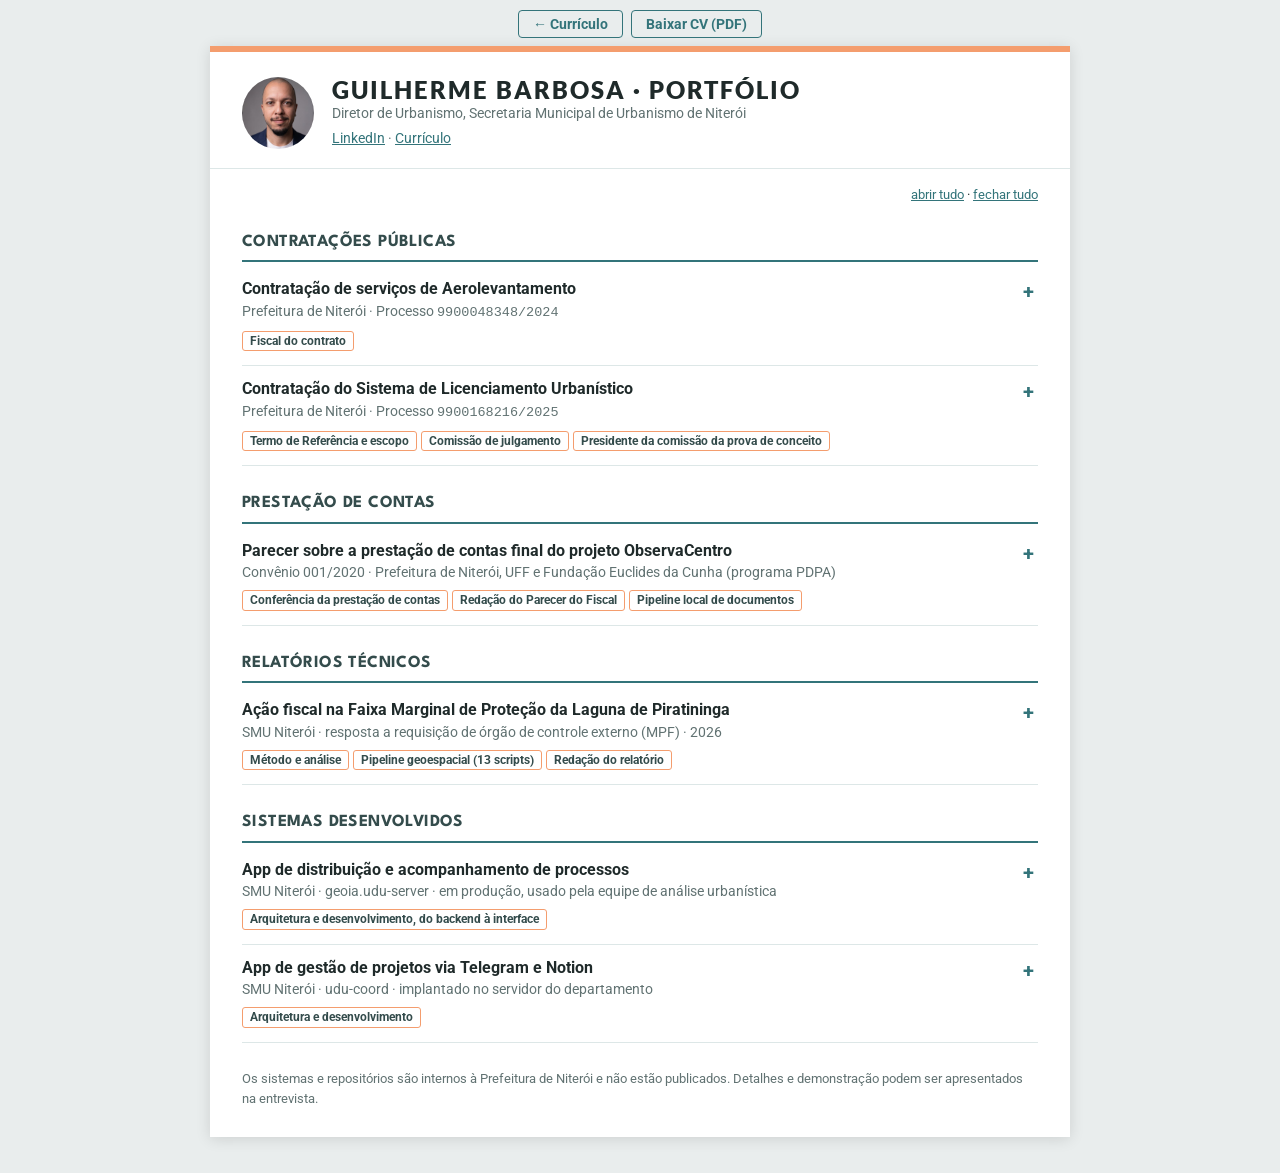
==== projetos.html @ 8151a1fc "Portfólio: reescreve o desafio e a solução do card de prestação de contas Co-Authored-By: Claude Son" ====
<!DOCTYPE html>
<html lang="pt-BR">
<head>
<meta charset="utf-8">
<meta name="viewport" content="width=device-width, initial-scale=1">
<title>Guilherme Barbosa – Portfólio</title>
<meta name="author" content="Guilherme Barbosa">
<meta name="description" content="Portfólio de Guilherme Barbosa: contratações públicas, prestação de contas, relatórios técnicos e sistemas desenvolvidos, com a metodologia de cada projeto.">
<meta name="robots" content="noindex">
<link rel="stylesheet" href="fonts.css">
<style>
:root { --teal:#33747a; --peach:#f49d6e; --heading:#344c4c; --ink:#1f2a2a; --mute:#617272; --line:#dde7e7; --soft:#f3f7f7; }
* { box-sizing:border-box; margin:0; padding:0; }
html { background:#e9eded; }
body { font-family:'Roboto',Arial,sans-serif; color:var(--ink); line-height:1.55; font-size:15px; }
a { color:var(--teal); }
.toolbar { text-align:center; padding:14px 0 10px; font-size:14px; }
.toolbar a { color:var(--teal); font-weight:700; text-decoration:none; border:1.5px solid var(--teal); border-radius:4px; padding:5px 14px; margin:0 4px; }
.toolbar a:hover { background:var(--teal); color:#fff; }
.sheet { max-width:860px; margin:0 auto 40px; background:#fff; box-shadow:0 2px 14px rgba(0,0,0,.12); }
header.top { display:flex; align-items:center; gap:18px; border-top:6px solid var(--peach); padding:24px 32px 18px; border-bottom:1px solid var(--line); }
header.top img { width:72px; height:72px; border-radius:50%; object-fit:cover; flex:none; }
header.top h1 { font-family:'Lato',sans-serif; font-weight:900; letter-spacing:2px; font-size:24px; line-height:1.15; }
header.top p { color:var(--mute); font-size:14px; }
header.top .links { margin-top:3px; font-size:14px; }
main { padding:6px 32px 28px; }
section { margin-top:24px; }
h2 { font-family:'League Spartan',sans-serif; font-weight:700; color:var(--heading); font-size:17px; letter-spacing:.4px; text-transform:uppercase; padding-bottom:5px; border-bottom:2px solid var(--teal); margin-bottom:4px; }
details { border-bottom:1px solid var(--line); }
summary { list-style:none; cursor:pointer; padding:12px 28px 12px 0; position:relative; }
summary::-webkit-details-marker { display:none; }
summary::after { content:"+"; position:absolute; right:4px; top:10px; font-size:20px; color:var(--teal); font-weight:700; }
details[open] summary::after { content:"−"; }
summary:hover h3 { color:var(--teal); }
summary h3 { font-size:16px; line-height:1.35; }
summary .meta { display:block; color:var(--mute); font-size:13.5px; margin-top:1px; }
.roles { margin-top:5px; }
.role { display:inline-block; font-size:12px; font-weight:700; color:var(--heading); border:1px solid var(--peach); border-radius:3px; padding:0 7px; margin:2px 4px 2px 0; }
.body { padding:0 0 16px; }
.body p { margin:6px 0; }
.body ul { margin:6px 0 6px 20px; }
.body li { margin:2px 0; }
.chain { margin:10px 0 4px; padding:8px 12px; background:var(--soft); border-radius:4px; font-size:13.5px; color:var(--heading); }
.chain b { font-weight:700; }
.chain .a { color:var(--peach); font-weight:700; padding:0 5px; }
.facts { display:flex; flex-wrap:wrap; gap:8px 22px; margin:10px 0 2px; font-size:13.5px; }
.facts b { display:block; font-size:20px; color:var(--teal); line-height:1.1; }
h4.fig { font-family:'League Spartan',sans-serif; color:var(--heading); font-size:14.5px; letter-spacing:.3px; text-transform:uppercase; margin:20px 0 8px; }
.flow { list-style:none; margin:0 !important; position:relative; }
.flow::before { content:""; position:absolute; left:13px; top:8px; bottom:8px; width:2px; background:var(--line); }
.flow li { display:flex; gap:12px; margin:0 0 12px !important; position:relative; font-size:14px; line-height:1.5; }
.flow .n { flex:none; width:28px; height:28px; border-radius:50%; background:var(--teal); color:#fff; font-weight:700; font-size:13px; display:flex; align-items:center; justify-content:center; position:relative; z-index:1; }
.flow li > div { flex:1; min-width:0; background:var(--soft); border-radius:6px; padding:8px 12px 10px; }
.flow b { display:block; color:var(--heading); font-size:14.5px; margin-bottom:3px; }
.flow .in, .flow .m { display:inline-block; font-size:12px; line-height:1.4; border-radius:3px; padding:1px 7px; margin:0 6px 5px 0; }
.flow .in { background:#fff; border:1px solid var(--peach); color:#8a4a24; }
.flow .m { background:var(--teal); color:#fff; font-weight:700; }
.tree { display:block; width:100%; max-width:480px; height:auto; margin:4px 0 0; }
.tree .q rect { fill:#fff; stroke:var(--teal); stroke-width:1.5; }
.tree .o rect { fill:var(--soft); stroke:#b9cccc; }
.tree .o.hot rect { fill:#fde3d3; stroke:var(--peach); stroke-width:2; }
.tree .o.hot text { font-weight:700; }
.tree text { fill:var(--ink); }
.tree .ln { stroke:var(--teal); stroke-width:1.5; fill:none; }
.tree .dl { stroke:#b9cccc; stroke-width:1.5; stroke-dasharray:3 3; fill:none; }
.tree .nt { font-size:12px; fill:var(--heading); }
.tree .lb { font-size:11.5px; fill:var(--mute); font-style:italic; }
.dv { display:grid; grid-template-columns:1fr 1fr; gap:10px; margin:4px 0 6px; }
.dv > div { border:1px solid var(--line); border-left:3px solid var(--peach); border-radius:6px; padding:9px 12px; font-size:14px; line-height:1.5; }
.dv b { display:block; color:var(--heading); font-size:14px; }
.dv p { margin:3px 0 0 !important; }
.dv + p { margin-top:14px !important; }
.vid { margin:12px 0 4px; }
.vid video { display:block; width:100%; height:auto; border-radius:6px; background:#11161c; box-shadow:0 1px 6px rgba(0,0,0,.18); }
.vid figcaption { font-size:12.5px; color:var(--mute); margin-top:5px; }
code { font-family:Consolas,monospace; font-size:.92em; background:var(--soft); padding:0 4px; border-radius:3px; }
.cap { font-size:12.5px; color:var(--mute); margin-top:4px !important; }
.tools { font-size:13px; color:var(--mute); margin-top:8px; }
.proc { font-family:Consolas,monospace; }
.note { font-size:13px; color:var(--mute); margin-top:26px; }
.ctl { text-align:right; font-size:13px; margin-top:10px; }
.ctl button { background:none; border:0; color:var(--teal); cursor:pointer; font:inherit; text-decoration:underline; }
@media (max-width:640px) {
  html { background:#fff; }
  .sheet { box-shadow:none; margin-bottom:0; }
  .toolbar a { display:inline-block; padding:7px 14px; }
  header.top, main { padding-left:16px; padding-right:16px; }
  header.top { padding-top:18px; }
  header.top img { width:56px; height:56px; }
  header.top h1 { font-size:19px; letter-spacing:1px; }
  .chain { line-height:1.5; }
  .chain .a { display:block; padding:2px 0; }
  .facts { gap:10px 18px; }
  .facts > div { min-width:40%; }
  .flow li { gap:9px; }
  .dv { grid-template-columns:1fr; }
}
@media print { html { background:#fff; } .toolbar, .ctl, .vid { display:none; } .sheet { box-shadow:none; } details { break-inside:avoid; } }
</style>
</head>
<body>
<nav class="toolbar"><a href="index.html">← Currículo</a><a href="Guilherme_Barbosa_CV.pdf" download>Baixar CV (PDF)</a></nav>
<div class="sheet">
<header class="top">
  <img src="foto.jpg" alt="Foto de Guilherme Barbosa">
  <div>
    <h1>GUILHERME BARBOSA · PORTFÓLIO</h1>
    <p>Diretor de Urbanismo, Secretaria Municipal de Urbanismo de Niterói</p>
    <p class="links"><a href="https://www.linkedin.com/in/morais-guilherme/">LinkedIn</a> · <a href="index.html">Currículo</a></p>
  </div>
</header>
<main>
<div class="ctl"><button type="button" onclick="document.querySelectorAll('details').forEach(d=>d.open=true)">abrir tudo</button> · <button type="button" onclick="document.querySelectorAll('details').forEach(d=>d.open=false)">fechar tudo</button></div>

<section>
  <h2>Contratações públicas</h2>
  <details>
    <summary><h3>Contratação de serviços de Aerolevantamento</h3>
      <span class="meta">Prefeitura de Niterói · Processo <span class="proc">9900048348/2024</span></span>
      <div class="roles"><span class="role">Fiscal do contrato</span></div></summary>
    <div class="body">
      <p>Acompanhamento da execução e conferência dos produtos entregues em relação ao escopo e aos prazos contratados.</p>
      <p><a href="https://eciga.niteroi.rj.gov.br/#/processo/5f53372e-d757-4605-97ba-b1538c2ef7a4">Consultar o processo no portal público da Prefeitura →</a></p>
    </div>
  </details>
  <details>
    <summary><h3>Contratação do Sistema de Licenciamento Urbanístico</h3>
      <span class="meta">Prefeitura de Niterói · Processo <span class="proc">9900168216/2025</span></span>
      <div class="roles"><span class="role">Termo de Referência e escopo</span><span class="role">Comissão de julgamento</span><span class="role">Presidente da comissão da prova de conceito</span></div></summary>
    <div class="body">
      <p>Definição do escopo técnico, avaliação das propostas e condução da prova de conceito do sistema.</p>
      <p><a href="https://eciga.niteroi.rj.gov.br/#/processo/46ca8a66-65f9-4b68-9f87-b5793d051609">Consultar o processo no portal público da Prefeitura →</a></p>
    </div>
  </details>
</section>

<section>
  <h2>Prestação de contas</h2>
  <details>
    <summary><h3>Parecer sobre a prestação de contas final do projeto ObservaCentro</h3>
      <span class="meta">Convênio 001/2020 · Prefeitura de Niterói, UFF e Fundação Euclides da Cunha (programa PDPA)</span>
      <div class="roles"><span class="role">Conferência da prestação de contas</span><span class="role">Redação do Parecer do Fiscal</span><span class="role">Pipeline local de documentos</span></div></summary>
    <div class="body">
      <p><b>O desafio.</b> O encerramento do Plano de Trabalho 41 do PDPA, o <b>ObservaCentro</b> (cujo produto final é o <b>Atlas do Centro de Niterói</b>), dependia do Parecer do Fiscal, cobrado desde fevereiro de 2026. Emiti-lo exigia conferir a prestação de contas final contra os documentos, e a documentação era confusa: um acervo grande, espalhado e quase todo escaneado, com a despesa fora das notas. Dos 38 documentos do período, só 3 eram notas de gasto individual; o restante havia sido pago pela conta da fundação e estava registrado num razão contábil e em extratos bancários.</p>
      <p><b>A solução.</b> Um pipeline local que organizou o acervo, transcreveu os documentos, conferiu valores e saldos por código e reuniu numa lista só o que exigia revisão humana. O processo estava parado havia meses por causa dessa confusão documental; com o pipeline, o Parecer e os demais documentos de encerramento ficaram prontos em cinco dias.</p>
      <div class="facts"><div><b>93</b>PDFs recebidos</div><div><b>~800</b>páginas</div><div><b>48</b>lançamentos no razão</div><div><b>24</b>extratos bancários</div><div><b>0</b>documentos enviados à nuvem</div></div>

      <h4 class="fig">Como o pipeline funciona</h4>
      <ol class="flow">
        <li><span class="n">1</span><div><b>Triagem</b><span class="in">prestação do período</span><span class="in">prestações anteriores</span><span class="in">complementos</span><br>
          Originais preservados e separados por lote; 7 volumes (609 páginas) fora do objeto da prestação ficam de lado, registrados.</div></li>
        <li><span class="n">2</span><div><b>OCR e texto</b>
          OCRmyPDF com Tesseract em português cria a camada de texto dos escaneados. Documentos que saem quase sem texto vão para uma lista de revisão, em vez de sumirem dos totais.</div></li>
        <li><span class="n">3</span><div><b>Transcrição, um documento por vez</b><span class="m">modelo local (Qwen 2.5 7B, Ollama)</span><br>
          O modelo lê cada nota ou comprovante e preenche os campos (tipo, número, data, emitente, CNPJ, valor, itens) num JSON por documento. Tudo roda na máquina, porque o acervo tem dados bancários e pessoais.</div></li>
        <li><span class="n">4</span><div><b>Tabelas lidas por parser</b><span class="m">razão: saldo conferido linha a linha</span><br>
          O razão contábil não passa pelo modelo. Um parser lê cada lançamento e confere o saldo corrente (anterior − débito + crédito); qualquer quebra aponta a linha exata.</div></li>
        <li><span class="n">5</span><div><b>Base e conferências</b>
          SQLite e Excel com uma aba por verificação: duplicidades, documentos fora da vigência, cronologia, soma dos itens × total, checklist do plano de trabalho e entregáveis. A aba de pendências reúne o que precisa de olho humano.</div></li>
        <li><span class="n">6</span><div><b>Revisão no original</b>
          Amostra de cerca de 10% conferida contra os PDFs e 100% dos documentos de maior valor. Cada pendência leva à página do PDF onde a verificação é feita.</div></li>
        <li><span class="n">7</span><div><b>Documentos do encerramento</b>
          Parecer do Fiscal (versão para protocolo e versão com notas de auditoria), despacho, pronunciamento do ordenador de despesa e ofícios de encerramento, gerados por script a partir do mesmo conteúdo; extratos consolidados mês a mês; cada alteração registrada em changelog.</div></li>
      </ol>

      <h4 class="fig">O que deu errado nos testes, e o que mudou por isso</h4>
      <div class="dv">
        <div><b>O OCR erra dígitos em silêncio</b><p>Numa nota de teste limpa, 1.350,00 virou 1.3509,00. Daí a verificação “soma dos itens × total” e a conferência integral dos documentos de maior valor.</p></div>
        <div><b>O modelo corrige números sem avisar</b><p>Recebendo o valor corrompido, o modelo gravou o valor certo, ajustando os itens ao total. O resultado acertou, mas a verificação que apontava o erro ficou vazia. Por isso a amostragem manual não é opcional.</p></div>
        <div><b>Razão contábil não é texto corrido</b><p>Passado pelo modelo, o razão de 48 lançamentos virou 70 “itens” e um total seis vezes maior que o real: as linhas de saldo e de totais foram somadas como despesa. Tabela passou a ser lida por parser.</p></div>
        <div><b>Um parser que confere a si mesmo</b><p>Uma linha com o valor quebrado em duas não foi lida. Três sinais apontaram o mesmo ponto ao mesmo tempo: linha não lida, saldo que deixa de fechar e total divergente em exatos R$ 600,00. Corrigida a leitura, tudo fechou.</p></div>
      </div>

      <p><b>Resultado.</b> A divisão de trabalho saiu desses testes: o modelo é útil para ler documentos de formato variado; somas, comparações e saldos ficam com o código, onde podem ser verificados; e o parecer se apoia nas páginas dos documentos originais, não na saída do pipeline.</p>
      <p class="tools">Python · OCRmyPDF / Tesseract · Ollama (Qwen 2.5 7B) · SQLite · Excel · python-docx · PyMuPDF</p>
    </div>
  </details>
</section>

<section>
  <h2>Relatórios técnicos</h2>
  <details>
    <summary><h3>Ação fiscal na Faixa Marginal de Proteção da Laguna de Piratininga</h3>
      <span class="meta">SMU Niterói · resposta a requisição de órgão de controle externo (MPF) · 2026</span>
      <div class="roles"><span class="role">Método e análise</span><span class="role">Pipeline geoespacial (13 scripts)</span><span class="role">Redação do relatório</span></div></summary>
    <div class="body">
      <p><b>A pergunta.</b> Para cada uma das 206 ações fiscais na Faixa Marginal de Proteção (FMP) da laguna: a ocupação está mesmo dentro da faixa? Tem boletim de aceite de obra? E esse aceite é <i>anterior</i> ou <i>posterior</i> ao decreto que criou a proteção? Responder caso a caso, à mão, exigiria cruzar pontos de GPS, 20 camadas de loteamentos digitalizados, dois limites legais e 36 boletins escaneados.</p>
      <div class="facts"><div><b>206</b>ações fiscais</div><div><b>20</b>camadas de lotes</div><div><b>36</b>boletins de aceite</div><div><b>195</b>mapas de detalhe</div><div><b>118</b>páginas de relatório</div></div>

      <h4 class="fig">Como o pipeline funciona</h4>
      <ol class="flow">
        <li><span class="n">1</span><div><b>Coleta</b><span class="in">Portal ArcGIS da Prefeitura · camadas privadas, via token</span><br>
          Leitura do mapa web e download paginado (REST) das 206 ações fiscais, das 20 camadas de lotes vetorizados e da FMP. O limite do Parque Natural Municipal (PARNIT) vem de um serviço público da Esri. Tudo no mesmo sistema de coordenadas.</div></li>
        <li><span class="n">2</span><div><b>Geometria</b>
          Conversão dos anéis do formato Esri para polígonos Shapely, com tratamento de furos e multipolígonos, e índice espacial (STRtree) para as buscas.</div></li>
        <li><span class="n">3</span><div><b>Ponto → lote</b><span class="m">192 por contenção</span><span class="m">14 por aproximação ≤ 12 m</span><br>
          Cada ponto é ligado ao lote que o contém; se o GPS caiu na rua, ao lote mais próximo dentro de 12 m. Lotes repetidos entre camadas são deduplicados, e lote e quadra são conferidos contra o endereço informado pelo fiscal.</div></li>
        <li><span class="n">4</span><div><b>Lote × limites legais</b><span class="in">FMP · Decreto 42.354/2010</span><span class="in">PARNIT · Decreto 11.744/2014</span><br>
          Interseção de cada lote com a FMP, com o percentual da área do lote dentro da faixa, e com o parque de proteção integral.</div></li>
        <li><span class="n">5</span><div><b>Boletins de aceite</b><span class="in">36 PDFs escaneados</span><span class="m">33 de 36 associados</span><br>
          Associação em três camadas: código do boletim registrado na ação fiscal (10), lote e quadra lidos do nome do arquivo (21), quadra e número (2). As datas são manuscritas e o OCR não é confiável: foram lidas por uma pessoa numa planilha gerada pelo próprio pipeline, que volta como entrada e recalcula tudo.</div></li>
        <li><span class="n">6</span><div><b>Classificação</b>
          Cada registro recebe uma situação legal pela regra abaixo, que compara a data do aceite com a data do decreto da FMP.</div></li>
        <li><span class="n">7</span><div><b>Produtos</b>
          Mapas de satélite por registro e de visão geral; relatório Word/PDF com ficha e mapa de cada ação fiscal; planilha de dados (registros, aceites, resumo); anexo com os 36 boletins num PDF com marcadores, referenciados no texto.</div></li>
      </ol>

      <h4 class="fig">Regra de classificação de cada registro</h4>
      <svg class="tree" viewBox="0 0 368 344" role="img" aria-label="Árvore de decisão. O registro é ZEIS? sim: ZEIS. O lote está fora da FMP? sim: Fora da FMP. Sem aceite associado? sim: Sem aceite na FMP. Algum aceite após 16/03/2010? sim: Aceite posterior à FMP. Algum aceite com data legível? sim: Aceite anterior à FMP; não: com aceite, data a confirmar.">
        <defs><marker id="ar" viewBox="0 0 10 10" refX="9" refY="5" markerWidth="6" markerHeight="6" orient="auto"><path d="M0 0L10 5L0 10z" fill="#33747a"/></marker></defs>
        <g font-family="Roboto, Arial, sans-serif" font-size="13.5">
          <g class="q"><rect x="1" y="4" width="206" height="38" rx="6"/><text x="104" y="28" text-anchor="middle">O registro é ZEIS?</text></g>
          <g class="o"><rect x="236" y="4" width="130" height="38" rx="19"/><text x="301" y="28" text-anchor="middle">ZEIS</text></g>
          <path class="ln" marker-end="url(#ar)" d="M207 23H232"/><text class="lb" x="220" y="17" text-anchor="middle">sim</text>
          <path class="ln" marker-end="url(#ar)" d="M104 42V64"/><text class="lb" x="112" y="58">não</text>
          <g class="q"><rect x="1" y="68" width="206" height="38" rx="6"/><text x="104" y="92" text-anchor="middle">O lote está fora da FMP?</text></g>
          <g class="o"><rect x="236" y="68" width="130" height="38" rx="19"/><text x="301" y="92" text-anchor="middle">Fora da FMP</text></g>
          <path class="ln" marker-end="url(#ar)" d="M207 87H232"/><text class="lb" x="220" y="81" text-anchor="middle">sim</text>
          <path class="ln" marker-end="url(#ar)" d="M104 106V128"/><text class="lb" x="112" y="122">não</text>
          <g class="q"><rect x="1" y="132" width="206" height="38" rx="6"/><text x="104" y="156" text-anchor="middle">Sem aceite associado?</text></g>
          <g class="o"><rect x="236" y="132" width="130" height="38" rx="19"/><text x="301" y="156" text-anchor="middle">Sem aceite na FMP</text></g>
          <path class="ln" marker-end="url(#ar)" d="M207 151H232"/><text class="lb" x="220" y="145" text-anchor="middle">sim</text>
          <path class="ln" marker-end="url(#ar)" d="M104 170V192"/><text class="lb" x="112" y="186">não</text>
          <g class="q"><rect x="1" y="196" width="206" height="38" rx="6"/><text x="104" y="220" text-anchor="middle">Algum aceite após 16/03/2010?</text></g>
          <g class="o hot"><rect x="236" y="196" width="130" height="38" rx="19"/><text x="301" y="220" text-anchor="middle">Aceite posterior</text></g>
          <path class="ln" marker-end="url(#ar)" d="M207 215H232"/><text class="lb" x="220" y="209" text-anchor="middle">sim</text>
          <path class="ln" marker-end="url(#ar)" d="M104 234V256"/><text class="lb" x="112" y="250">não</text>
          <g class="q"><rect x="1" y="260" width="206" height="38" rx="6"/><text x="104" y="284" text-anchor="middle">Algum aceite com data legível?</text></g>
          <g class="o"><rect x="236" y="260" width="130" height="38" rx="19"/><text x="301" y="284" text-anchor="middle">Aceite anterior</text></g>
          <path class="ln" marker-end="url(#ar)" d="M207 279H232"/><text class="lb" x="220" y="273" text-anchor="middle">sim</text>
          <text class="lb" x="8" y="338">não → com aceite, data a confirmar</text>
        </g>
      </svg>
      <p class="cap">16/03/2010 é a data do Decreto 42.354/2010, que instituiu a FMP. “Aceite posterior” = aceite emitido depois da criação da FMP. Registros ZEIS ficam fora da fiscalização e não recebem mapa de detalhe.</p>

      <p><b>Por que importa.</b> A resposta ao MPF fica auditável: cada conclusão remete a uma regra explícita e a um documento anexado. E o pipeline é reprodutível de ponta a ponta: quando chega um dado novo (uma data de aceite lida na planilha, por exemplo), o mesmo encadeamento gera de novo o relatório, a planilha e o anexo.</p>
      <p class="tools">Python · Shapely (STRtree) · ArcGIS REST · PyMuPDF · Pillow · openpyxl · Node.js (docx)</p>
      <p class="cap">O relatório é de uso interno e contém endereços ligados a ações fiscais, por isso não está publicado aqui. Os números acima são agregados.</p>
    </div>
  </details>
</section>

<section>
  <h2>Sistemas desenvolvidos</h2>
  <details>
    <summary><h3>App de distribuição e acompanhamento de processos</h3>
      <span class="meta">SMU Niterói · geoia.udu-server · em produção, usado pela equipe de análise urbanística</span>
      <div class="roles"><span class="role">Arquitetura e desenvolvimento, do backend à interface</span></div></summary>
    <div class="body">
      <p><b>O problema.</b> Ao assumir a direção, os processos chegavam por canais distintos, sem triagem nem responsável definido. A distribuição era manual, ninguém via quantos estavam parados nem há quanto tempo, e o que se aprendia resolvendo um caso difícil ficava só na memória de quem o resolveu. O app organiza esse fluxo de ponta a ponta sobre a base que a equipe já usa, o Portal ArcGIS da Prefeitura.</p>
      <figure class="vid">
        <video controls playsinline preload="none" poster="media/app-distribuicao-poster.jpg">
          <source src="media/app-distribuicao-demo.mp4" type="video/mp4">
          <a href="media/app-distribuicao-demo.mp4">Assistir à demonstração (MP4)</a>
        </video>
        <figcaption>Demonstração de 1min42, com dados fictícios: nenhum processo, pessoa ou arquivo é real.</figcaption>
      </figure>
      <div class="facts"><div><b>17</b>analistas no rodízio</div><div><b>5</b>faixas de idade do processo</div><div><b>10 dias</b>limite para “parado”</div><div><b>52</b>bairros oficiais (5 regiões)</div></div>

      <h4 class="fig">Como um processo percorre o sistema</h4>
      <ol class="flow">
        <li><span class="n">1</span><div><b>Entrada única</b><span class="in">Portal ArcGIS</span><span class="in">SEI</span><br>
          Todo processo é registrado no Portal; os que chegam pelo SEI aparecem pré-classificados, aguardando registro.</div></li>
        <li><span class="n">2</span><div><b>Distribuição por regras</b><span class="m">prévia → revisão → aprovação</span><br>
          O algoritmo propõe quem recebe cada processo (regra abaixo). A coordenação revisa a prévia antes de qualquer gravação, e cada aplicação pode ser revertida.</div></li>
        <li><span class="n">3</span><div><b>Fila de cada analista</b>
          Processos mais antigos e urgentes primeiro. A edição usa vocabulário controlado (bairros e regiões oficiais, logradouros da base pública da Prefeitura), o que acabou com variações de grafia na base.</div></li>
        <li><span class="n">4</span><div><b>Conclusão registrada</b>
          Cada conclusão entra no histórico do processo, com tipo, bairro e decisão, e alimenta a produtividade da equipe e a busca por casos parecidos.</div></li>
        <li><span class="n">5</span><div><b>Painéis de gestão</b>
          Carga atual, envelhecimento da fila, processos parados com o mesmo analista, tempos medidos por mediana e percentil 90, para que um caso extremo não distorça o retrato; relatório gerencial pronto para PDF.</div></li>
        <li><span class="n">6</span><div><b>Conhecimento</b><span class="in">espelho do servidor de arquivos</span><br>
          O servidor de arquivos é espelhado como catálogo pesquisável, e cada acesso fica ligado ao processo em que foi feito: base para recomendar reorganização das pastas, sempre só como sugestão. Dúvidas e incongruências de análise viram tickets; os resolvidos viram lições que o Assistente usa para responder com casos anteriores.</div></li>
      </ol>

      <h4 class="fig">Regra de distribuição</h4>
      <svg class="tree" viewBox="0 0 368 308" role="img" aria-label="Regra de distribuição. Fila ordenada: prazo → tipo → idade: urgentes primeiro. Quem pode receber?: especialidade, tipo e ausências do dia. Menor carga ponderada: estagiário conta em dobro. Prévia da distribuição: quem recebe cada processo, e por quê. Aprovação e aplicação: grava no Portal, auditada e reversível">
        <defs><marker id="ar2" viewBox="0 0 10 10" refX="9" refY="5" markerWidth="6" markerHeight="6" orient="auto"><path d="M0 0L10 5L0 10z" fill="#33747a"/></marker></defs>
        <g font-family="Roboto, Arial, sans-serif" font-size="13.5">
          <g class="q"><rect x="1" y="4" width="196" height="44" rx="6"/><text x="99" y="31" text-anchor="middle">Fila ordenada</text></g>
          <g class="o"><rect x="216" y="4" width="150" height="44" rx="10"/><text class="nt" x="291" y="23" text-anchor="middle">prazo → tipo → idade:</text><text class="nt" x="291" y="39" text-anchor="middle">urgentes primeiro</text></g>
          <path class="dl" d="M197 26H216"/>
          <path class="ln" marker-end="url(#ar2)" d="M99 48V66"/>
          <g class="q"><rect x="1" y="68" width="196" height="44" rx="6"/><text x="99" y="95" text-anchor="middle">Quem pode receber?</text></g>
          <g class="o"><rect x="216" y="68" width="150" height="44" rx="10"/><text class="nt" x="291" y="87" text-anchor="middle">especialidade, tipo</text><text class="nt" x="291" y="103" text-anchor="middle">e ausências do dia</text></g>
          <path class="dl" d="M197 90H216"/>
          <path class="ln" marker-end="url(#ar2)" d="M99 112V130"/>
          <g class="q"><rect x="1" y="132" width="196" height="44" rx="6"/><text x="99" y="159" text-anchor="middle">Menor carga ponderada</text></g>
          <g class="o"><rect x="216" y="132" width="150" height="44" rx="10"/><text class="nt" x="291" y="151" text-anchor="middle">estagiário conta</text><text class="nt" x="291" y="167" text-anchor="middle">em dobro</text></g>
          <path class="dl" d="M197 154H216"/>
          <path class="ln" marker-end="url(#ar2)" d="M99 176V194"/>
          <g class="q"><rect x="1" y="196" width="196" height="44" rx="6"/><text x="99" y="223" text-anchor="middle">Prévia da distribuição</text></g>
          <g class="o"><rect x="216" y="196" width="150" height="44" rx="10"/><text class="nt" x="291" y="215" text-anchor="middle">quem recebe cada</text><text class="nt" x="291" y="231" text-anchor="middle">processo, e por quê</text></g>
          <path class="dl" d="M197 218H216"/>
          <path class="ln" marker-end="url(#ar2)" d="M99 240V258"/>
          <g class="q"><rect x="1" y="260" width="196" height="44" rx="6"/><text x="99" y="287" text-anchor="middle">Aprovação e aplicação</text></g>
          <g class="o"><rect x="216" y="260" width="150" height="44" rx="10"/><text class="nt" x="291" y="279" text-anchor="middle">grava no Portal,</text><text class="nt" x="291" y="295" text-anchor="middle">auditada e reversível</text></g>
          <path class="dl" d="M197 282H216"/>
        </g>
      </svg>
      <p class="cap">Prazo do processo, tipo (Localização, depois Logradouro, depois os demais) e idade definem a ordem. Ausentes do dia não recebem processos novos.</p>

      <p class="tools">Python / Flask · Next.js · Firestore · ArcGIS Portal (API Python) · Shapely · Vercel</p>
    </div>
  </details>
  <details>
    <summary><h3>App de gestão de projetos via Telegram e Notion</h3>
      <span class="meta">SMU Niterói · udu-coord · implantado no servidor do departamento</span>
      <div class="roles"><span class="role">Arquitetura e desenvolvimento</span></div></summary>
    <div class="body">
      <p><b>O problema.</b> A equipe decide e delega pelo Telegram, e é lá que tarefas, prazos e decisões se perdem no meio da conversa. Pedir que todos mantenham um quadro no Notion à mão não funciona. O app deixa a conversa onde está e transforma a mensagem marcada em registro estruturado: basta acrescentar <code>/notion</code> à frase.</p>
      <figure class="vid">
        <video controls playsinline preload="none" poster="media/udu-coord-poster.jpg">
          <source src="media/udu-coord-demo.mp4" type="video/mp4">
          <a href="media/udu-coord-demo.mp4">Assistir à demonstração (MP4)</a>
        </video>
        <figcaption>Demonstração de 35 s, do Telegram ao quadro Entregas no Notion.</figcaption>
      </figure>

      <h4 class="fig">Do chat ao quadro do projeto</h4>
      <ol class="flow">
        <li><span class="n">1</span><div><b>Mensagem no Telegram</b><span class="in">grupos e tópicos por projeto</span><br>
          Tarefa, decisão ou marco, escritos como a equipe já escreve: “preparar o render da orla até sexta /notion”.</div></li>
        <li><span class="n">2</span><div><b>Entrada segura</b>
          Webhook por túnel Cloudflare até um servidor do departamento (Docker: n8n, serviço de agentes e túnel). O painel de administração fica atrás de autenticação.</div></li>
        <li><span class="n">3</span><div><b>Classificação</b>
          Um primeiro agente identifica o tipo de evento e a frente de projeto e encaminha ao agente especialista.</div></li>
        <li><span class="n">4</span><div><b>Interpretação</b><span class="m">modelo de linguagem + parser de reserva</span><br>
          O especialista extrai título, responsável, prazo, prioridade e projeto, em JSON validado por esquema. Se o modelo falha ou está fora do ar, parsers determinísticos assumem.</div></li>
        <li><span class="n">5</span><div><b>Validação</b>
          Responsável ou prazo ambíguos não viram palpite: a tarefa entra como rascunho a confirmar, e a origem do prazo fica registrada (explícito, inferido, ausente ou a confirmar).</div></li>
        <li><span class="n">6</span><div><b>Registro no Notion</b>
          Tarefas, decisões e marcos com link para a mensagem de origem e dependências (“bloqueado por”), que alimentam o cronograma. A confirmação volta como reação na própria mensagem.</div></li>
        <li><span class="n">7</span><div><b>Acompanhamento</b>
          Resumo diário às 8h no grupo geral e standup da sprint no canal do projeto, lidos direto do Notion.</div></li>
      </ol>

      <h4 class="fig">Como o prazo é interpretado</h4>
      <div class="dv">
        <div><b>“até 5ª feira”, “fim desta semana”</b><p>Viram data concreta, marcada como <i>prazo inferido</i>, com a frase original guardada.</p></div>
        <div><b>“o quanto antes”</b><p>Fica sem data e pede confirmação, em vez de inventar um prazo.</p></div>
        <div><b>“data final”, “encerra”, “em 10 dias”</b><p>Indicam um marco do projeto, não uma tarefa, e vão para a base de marcos.</p></div>
        <div><b>Responsável ambíguo</b><p>Com dois nomes iguais na equipe, o campo fica em branco para ser completado, em vez de o app adivinhar.</p></div>
      </div>

      <p class="tools">Python · n8n · Docker · Cloudflare Tunnel · Notion API · Telegram Bot API · Gemini (com fallback determinístico)</p>
    </div>
  </details>
</section>

<p class="note">Os sistemas e repositórios são internos à Prefeitura de Niterói e não estão publicados. Detalhes e demonstração podem ser apresentados na entrevista.</p>
</main>
</div>
</body>
</html>
---- fonts.css ----
/* Fontes auto-hospedadas (Google Fonts, licença SIL OFL 1.1), subconjunto latin */
@font-face{font-family:'Lato';font-style:normal;font-weight:900;font-display:swap;src:url('fonts/Lato-900.woff2') format('woff2');unicode-range:U+0000-00FF, U+0131, U+0152-0153, U+02BB-02BC, U+02C6, U+02DA, U+02DC, U+0304, U+0308, U+0329, U+2000-206F, U+20AC, U+2122, U+2191, U+2193, U+2212, U+2215, U+FEFF, U+FFFD;}
@font-face{font-family:'League Spartan';font-style:normal;font-weight:700;font-display:swap;src:url('fonts/LeagueSpartan-700.woff2') format('woff2');unicode-range:U+0000-00FF, U+0131, U+0152-0153, U+02BB-02BC, U+02C6, U+02DA, U+02DC, U+0304, U+0308, U+0329, U+2000-206F, U+20AC, U+2122, U+2191, U+2193, U+2212, U+2215, U+FEFF, U+FFFD;}
@font-face{font-family:'Roboto';font-style:italic;font-weight:400;font-display:swap;src:url('fonts/Roboto-400i.woff2') format('woff2');unicode-range:U+0000-00FF, U+0131, U+0152-0153, U+02BB-02BC, U+02C6, U+02DA, U+02DC, U+0304, U+0308, U+0329, U+2000-206F, U+20AC, U+2122, U+2191, U+2193, U+2212, U+2215, U+FEFF, U+FFFD;}
@font-face{font-family:'Roboto';font-style:italic;font-weight:700;font-display:swap;src:url('fonts/Roboto-700i.woff2') format('woff2');unicode-range:U+0000-00FF, U+0131, U+0152-0153, U+02BB-02BC, U+02C6, U+02DA, U+02DC, U+0304, U+0308, U+0329, U+2000-206F, U+20AC, U+2122, U+2191, U+2193, U+2212, U+2215, U+FEFF, U+FFFD;}
@font-face{font-family:'Roboto';font-style:normal;font-weight:400;font-display:swap;src:url('fonts/Roboto-400.woff2') format('woff2');unicode-range:U+0000-00FF, U+0131, U+0152-0153, U+02BB-02BC, U+02C6, U+02DA, U+02DC, U+0304, U+0308, U+0329, U+2000-206F, U+20AC, U+2122, U+2191, U+2193, U+2212, U+2215, U+FEFF, U+FFFD;}
@font-face{font-family:'Roboto';font-style:normal;font-weight:700;font-display:swap;src:url('fonts/Roboto-700.woff2') format('woff2');unicode-range:U+0000-00FF, U+0131, U+0152-0153, U+02BB-02BC, U+02C6, U+02DA, U+02DC, U+0304, U+0308, U+0329, U+2000-206F, U+20AC, U+2122, U+2191, U+2193, U+2212, U+2215, U+FEFF, U+FFFD;}
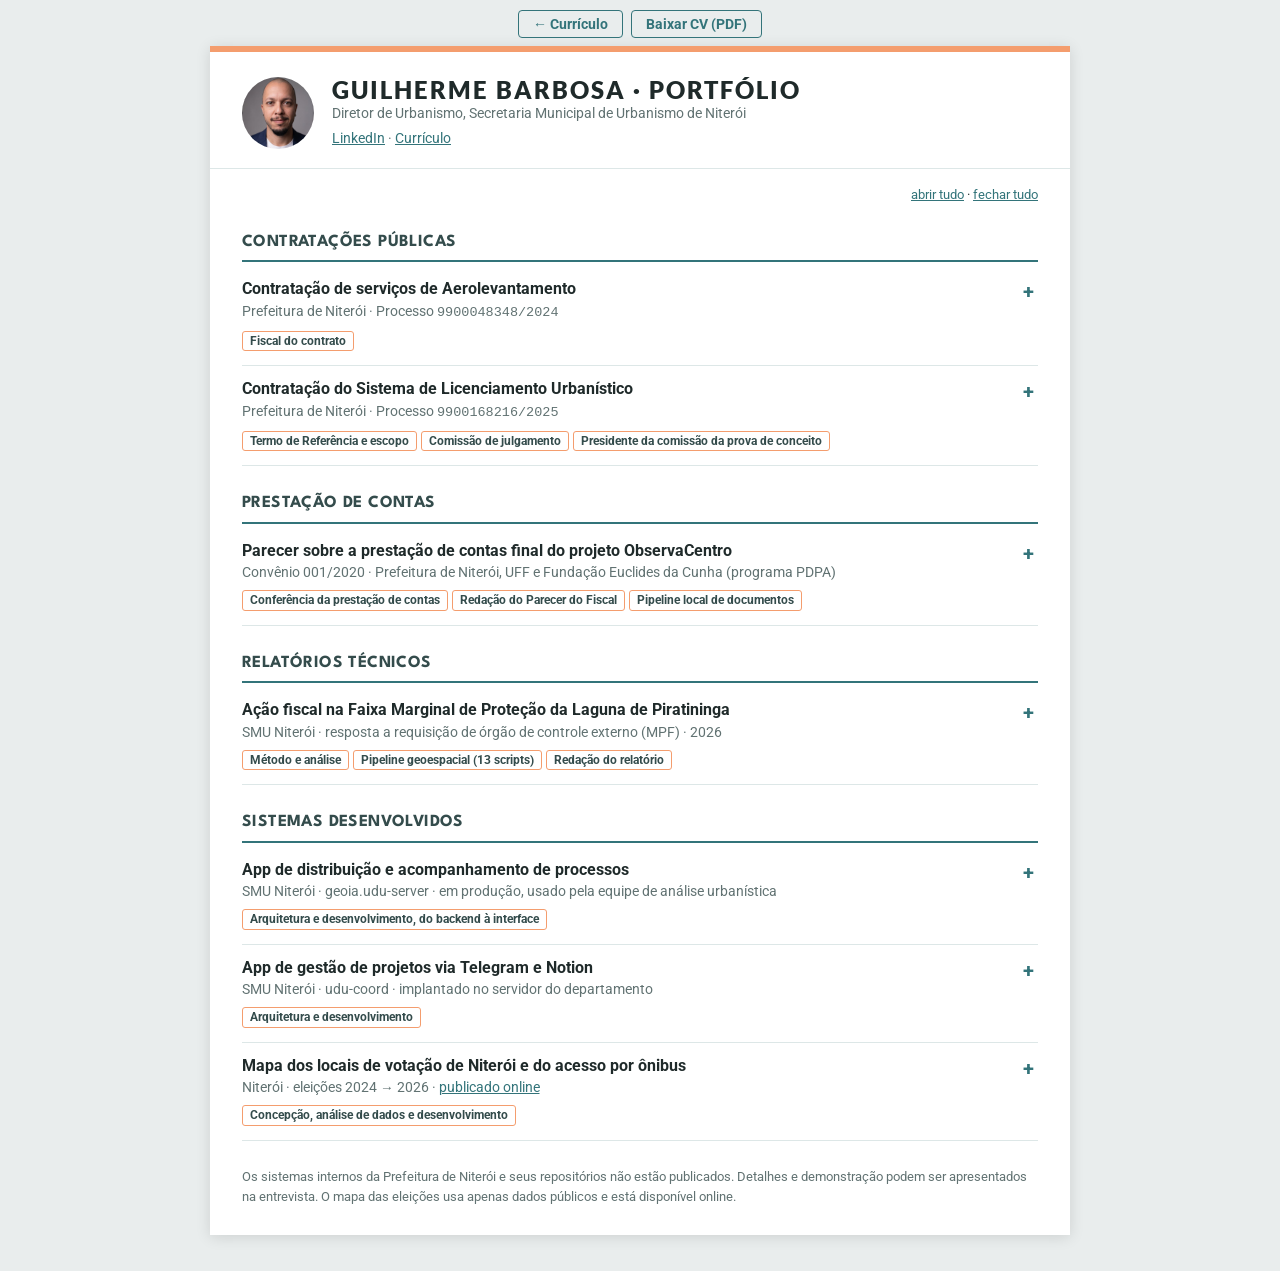
==== commit 7e997667: "Portfólio: mapa dos locais de votação de Niterói e do acesso por ônibus" ====
--- a/projetos.html
+++ b/projetos.html
@@ -141,7 +141,7 @@
       <span class="meta">Convênio 001/2020 · Prefeitura de Niterói, UFF e Fundação Euclides da Cunha (programa PDPA)</span>
       <div class="roles"><span class="role">Conferência da prestação de contas</span><span class="role">Redação do Parecer do Fiscal</span><span class="role">Pipeline local de documentos</span></div></summary>
     <div class="body">
-      <p><b>O desafio.</b> O encerramento do Plano de Trabalho 41 do PDPA, o <b>ObservaCentro</b> (cujo produto final é o <b>Atlas do Centro de Niterói</b>), dependia do Parecer do Fiscal, cobrado desde fevereiro de 2026. Emiti-lo exigia conferir a prestação de contas final contra os documentos, e a documentação era confusa: um acervo grande, espalhado e quase todo escaneado, com a despesa fora das notas. Dos 38 documentos do período, só 3 eram notas de gasto individual; o restante havia sido pago pela conta da fundação e estava registrado num razão contábil e em extratos bancários.</p>
+      <p><b>O desafio.</b> O encerramento do Plano de Trabalho 41 do PDPA, o <b>ObservaCentro</b> (cujo produto final é o <b>Atlas do Centro de Niterói</b>), dependia do Parecer do Fiscal. Emiti-lo exigia conferir a prestação de contas final contra os documentos, e a documentação era confusa: um acervo grande, espalhado e quase todo escaneado, com a despesa fora das notas. Dos 38 documentos do período, só 3 eram notas de gasto individual; o restante havia sido pago pela conta da fundação e estava registrado num razão contábil e em extratos bancários.</p>
       <p><b>A solução.</b> Um pipeline local que organizou o acervo, transcreveu os documentos, conferiu valores e saldos por código e reuniu numa lista só o que exigia revisão humana. O processo estava parado havia meses por causa dessa confusão documental; com o pipeline, o Parecer e os demais documentos de encerramento ficaram prontos em cinco dias.</p>
       <div class="facts"><div><b>93</b>PDFs recebidos</div><div><b>~800</b>páginas</div><div><b>48</b>lançamentos no razão</div><div><b>24</b>extratos bancários</div><div><b>0</b>documentos enviados à nuvem</div></div>
 
@@ -163,15 +163,7 @@
           Parecer do Fiscal (versão para protocolo e versão com notas de auditoria), despacho, pronunciamento do ordenador de despesa e ofícios de encerramento, gerados por script a partir do mesmo conteúdo; extratos consolidados mês a mês; cada alteração registrada em changelog.</div></li>
       </ol>
 
-      <h4 class="fig">O que deu errado nos testes, e o que mudou por isso</h4>
-      <div class="dv">
-        <div><b>O OCR erra dígitos em silêncio</b><p>Numa nota de teste limpa, 1.350,00 virou 1.3509,00. Daí a verificação “soma dos itens × total” e a conferência integral dos documentos de maior valor.</p></div>
-        <div><b>O modelo corrige números sem avisar</b><p>Recebendo o valor corrompido, o modelo gravou o valor certo, ajustando os itens ao total. O resultado acertou, mas a verificação que apontava o erro ficou vazia. Por isso a amostragem manual não é opcional.</p></div>
-        <div><b>Razão contábil não é texto corrido</b><p>Passado pelo modelo, o razão de 48 lançamentos virou 70 “itens” e um total seis vezes maior que o real: as linhas de saldo e de totais foram somadas como despesa. Tabela passou a ser lida por parser.</p></div>
-        <div><b>Um parser que confere a si mesmo</b><p>Uma linha com o valor quebrado em duas não foi lida. Três sinais apontaram o mesmo ponto ao mesmo tempo: linha não lida, saldo que deixa de fechar e total divergente em exatos R$ 600,00. Corrigida a leitura, tudo fechou.</p></div>
-      </div>
-
-      <p><b>Resultado.</b> A divisão de trabalho saiu desses testes: o modelo é útil para ler documentos de formato variado; somas, comparações e saldos ficam com o código, onde podem ser verificados; e o parecer se apoia nas páginas dos documentos originais, não na saída do pipeline.</p>
+      <p><b>Resultado.</b> O modelo é útil para ler documentos de formato variado; somas, comparações e saldos ficam com o código, onde podem ser verificados; e o parecer se apoia nas páginas dos documentos originais, não na saída do pipeline.</p>
       <p class="tools">Python · OCRmyPDF / Tesseract · Ollama (Qwen 2.5 7B) · SQLite · Excel · python-docx · PyMuPDF</p>
     </div>
   </details>
@@ -346,9 +338,27 @@
       <p class="tools">Python · n8n · Docker · Cloudflare Tunnel · Notion API · Telegram Bot API · Gemini (com fallback determinístico)</p>
     </div>
   </details>
+  <details>
+    <summary><h3>Mapa dos locais de votação de Niterói e do acesso por ônibus</h3>
+      <span class="meta">Niterói · eleições 2024 → 2026 · <a href="https://mobi-pleito-2026.vercel.app">publicado online</a></span>
+      <div class="roles"><span class="role">Concepção, análise de dados e desenvolvimento</span></div></summary>
+    <div class="body">
+      <p><b>O problema.</b> A cada eleição o TSE reorganiza seções e locais de votação, e o eleitor só descobre onde vota (e como chega lá) na véspera. O mapa compara o cadastro oficial do TSE de 2024 e de 2026 e mostra o que mudou em cada local, com a parada de ônibus mais próxima, as linhas que a atendem e a estação Nitbike mais próxima. Uma folha em formato A0 pode ser impressa para uso em reunião.</p>
+
+      <h4 class="fig">O que o mapa responde</h4>
+      <div class="dv">
+        <div><b>O que mudou no local?</b><p>Cada local recebe uma situação: sem mudança, novas seções, novo local, sucessor de um local que desapareceu, local que absorveu seções ou local que não consta mais no cadastro 2026.</p></div>
+        <div><b>Onde vota a minha seção?</b><p>A busca aceita nome, endereço ou bairro, a zona (<code>zona 72</code>) ou zona e seção juntas (<code>72 15</code>), inclusive para seções de locais que desapareceram.</p></div>
+        <div><b>Como chego de ônibus?</b><p>Ao clicar num local, o mapa mostra só as linhas que o atendem e a parada mais próxima. As estações Nitbike aparecem com a posição informada pelo próprio Nitbike, sem bicicletas disponíveis nem vagas, que mudam o tempo todo.</p></div>
+      </div>
+
+      <p class="cap">Fontes: Cadastro de Locais de Votação do TSE (2024 e 2026); linhas e paradas do MobNit e geocodificação complementar via OpenStreetMap; base cartográfica Esri. O código é mantido em repositório privado; a versão publicada é um único arquivo estático.</p>
+      <p class="tools">Python · pandas · Leaflet · dados geoespaciais · TSE · Vercel</p>
+    </div>
+  </details>
 </section>
 
-<p class="note">Os sistemas e repositórios são internos à Prefeitura de Niterói e não estão publicados. Detalhes e demonstração podem ser apresentados na entrevista.</p>
+<p class="note">Os sistemas internos da Prefeitura de Niterói e seus repositórios não estão publicados. Detalhes e demonstração podem ser apresentados na entrevista. O mapa das eleições usa apenas dados públicos e está disponível online.</p>
 </main>
 </div>
 </body>
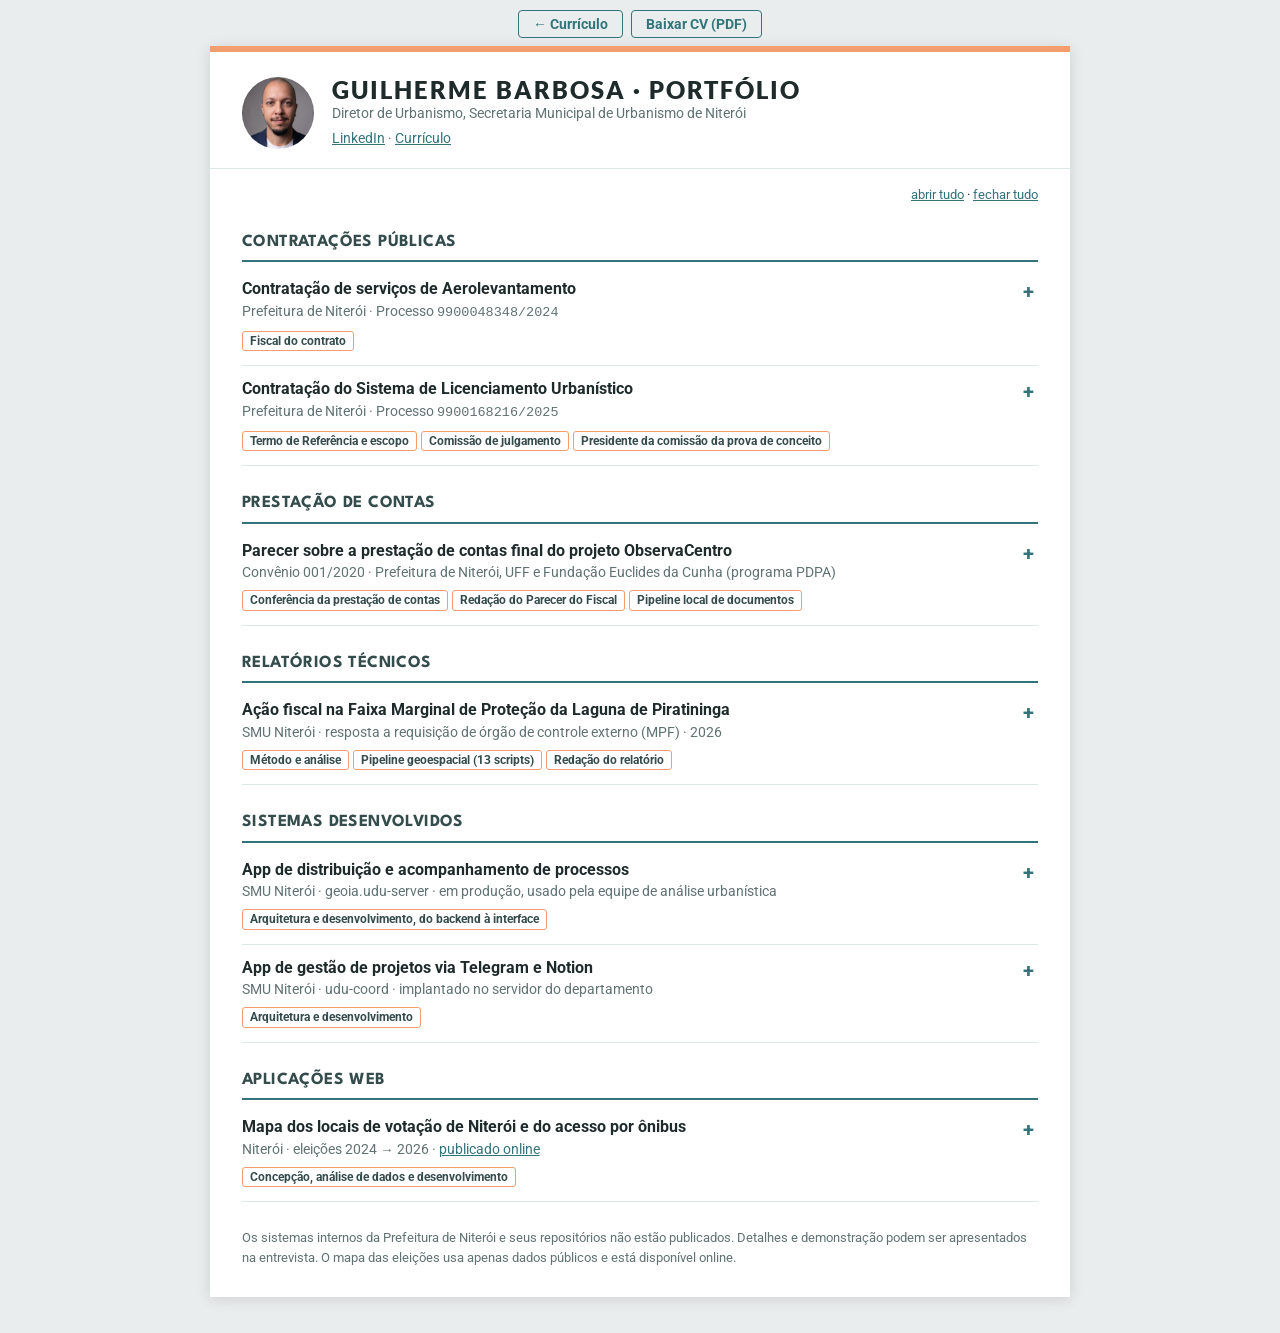
==== commit 52f87d81: "Portfólio: seção Aplicações web com o mapa dos locais de votação; CV: Perfil com análises territoria" ====
--- a/projetos.html
+++ b/projetos.html
@@ -338,12 +338,21 @@
       <p class="tools">Python · n8n · Docker · Cloudflare Tunnel · Notion API · Telegram Bot API · Gemini (com fallback determinístico)</p>
     </div>
   </details>
+</section>
+
+<section>
+  <h2>Aplicações web</h2>
   <details>
     <summary><h3>Mapa dos locais de votação de Niterói e do acesso por ônibus</h3>
       <span class="meta">Niterói · eleições 2024 → 2026 · <a href="https://mobi-pleito-2026.vercel.app">publicado online</a></span>
       <div class="roles"><span class="role">Concepção, análise de dados e desenvolvimento</span></div></summary>
     <div class="body">
       <p><b>O problema.</b> A cada eleição o TSE reorganiza seções e locais de votação, e o eleitor só descobre onde vota (e como chega lá) na véspera. O mapa compara o cadastro oficial do TSE de 2024 e de 2026 e mostra o que mudou em cada local, com a parada de ônibus mais próxima, as linhas que a atendem e a estação Nitbike mais próxima. Uma folha em formato A0 pode ser impressa para uso em reunião.</p>
+
+      <figure class="vid">
+        <a href="https://mobi-pleito-2026.vercel.app"><img src="media/mobi-pleito-mapa.jpg" alt="Mapa de Niterói com os locais de votação coloridos pela mudança entre 2024 e 2026, as linhas e paradas de ônibus e as estações Nitbike" loading="lazy" style="display:block;width:100%;height:auto;border-radius:6px;box-shadow:0 1px 6px rgba(0,0,0,.18)"></a>
+        <figcaption>Captura do mapa publicado: locais por situação, paradas de ônibus, linhas e estações Nitbike. <a href="https://mobi-pleito-2026.vercel.app">Abrir o mapa interativo</a>.</figcaption>
+      </figure>
 
       <h4 class="fig">O que o mapa responde</h4>
       <div class="dv">
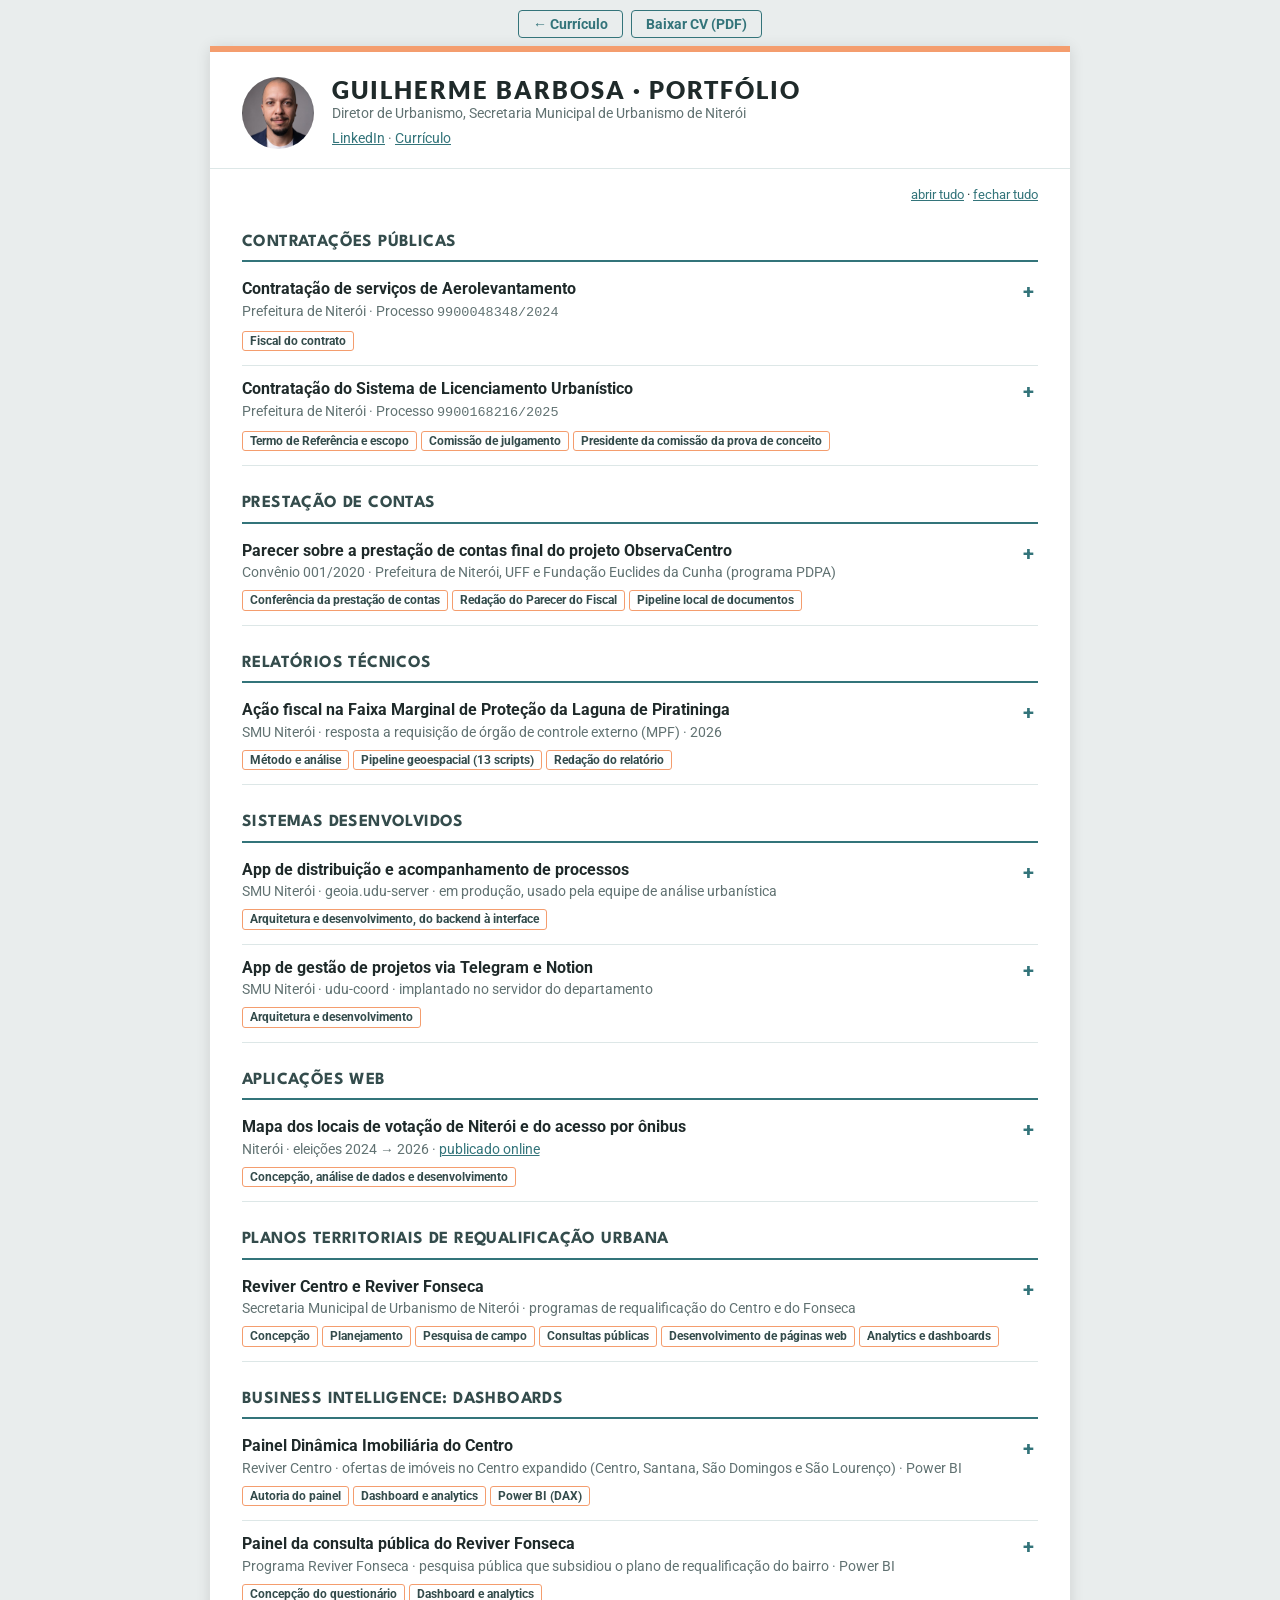
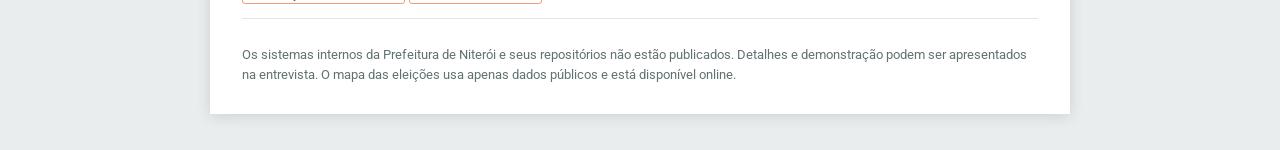
==== commit fe43bd93: "Portfolio: add Planos Territoriais (Reviver Centro/Fonseca) and Power BI dashboards sections" ====
--- a/projetos.html
+++ b/projetos.html
@@ -75,6 +75,13 @@
 .vid figcaption { font-size:12.5px; color:var(--mute); margin-top:5px; }
 code { font-family:Consolas,monospace; font-size:.92em; background:var(--soft); padding:0 4px; border-radius:3px; }
 .cap { font-size:12.5px; color:var(--mute); margin-top:4px !important; }
+.pbi { margin:12px 0 4px; }
+.pbi .frame { position:relative; width:100%; aspect-ratio:600/373.5; background:var(--soft); border:1px solid var(--line); border-radius:6px; overflow:hidden; }
+.pbi iframe { position:absolute; inset:0; width:100%; height:100%; border:0; }
+.pbi figcaption { font-size:12.5px; color:var(--mute); margin-top:5px; }
+.sites { display:flex; flex-wrap:wrap; gap:8px; margin:10px 0 4px; }
+.sites a { display:inline-block; font-weight:700; font-size:14px; text-decoration:none; border:1.5px solid var(--teal); border-radius:4px; padding:6px 14px; }
+.sites a:hover { background:var(--teal); color:#fff; }
 .tools { font-size:13px; color:var(--mute); margin-top:8px; }
 .proc { font-family:Consolas,monospace; }
 .note { font-size:13px; color:var(--mute); margin-top:26px; }
@@ -95,7 +102,7 @@
   .flow li { gap:9px; }
   .dv { grid-template-columns:1fr; }
 }
-@media print { html { background:#fff; } .toolbar, .ctl, .vid { display:none; } .sheet { box-shadow:none; } details { break-inside:avoid; } }
+@media print { html { background:#fff; } .toolbar, .ctl, .vid, .pbi .frame { display:none; } .sheet { box-shadow:none; } details { break-inside:avoid; } }
 </style>
 </head>
 <body>
@@ -367,6 +374,64 @@
   </details>
 </section>
 
+<section>
+  <h2>Planos Territoriais de Requalificação Urbana</h2>
+  <details>
+    <summary><h3>Reviver Centro e Reviver Fonseca</h3>
+      <span class="meta">Secretaria Municipal de Urbanismo de Niterói · programas de requalificação do Centro e do Fonseca</span>
+      <div class="roles"><span class="role">Concepção</span><span class="role">Planejamento</span><span class="role">Pesquisa de campo</span><span class="role">Consultas públicas</span><span class="role">Desenvolvimento de páginas web</span><span class="role">Analytics e dashboards</span></div></summary>
+    <div class="body">
+      <p><b>O que são.</b> Os dois programas organizam, por território, as intervenções públicas e os instrumentos de incentivo para requalificar duas centralidades de Niterói: o <b>Centro</b> e o <b>Fonseca</b>, principal centralidade da Região Norte, estruturado pela Alameda São Boaventura. Cada um tem um portal público, que apresenta o território, o mapa das intervenções, os dados e os canais de participação.</p>
+      <p><b>Minha atuação.</b> Da concepção dos planos ao ar: planejamento, pesquisa de campo, condução das consultas públicas e desenvolvimento das páginas web, com os dados organizados em analytics e dashboards (abaixo).</p>
+      <div class="sites"><a href="https://revivercentro.niteroi.rj.gov.br">Portal do Reviver Centro →</a><a href="https://reviverfonseca.niteroi.rj.gov.br">Portal do Reviver Fonseca →</a></div>
+      <h4 class="fig">O que cada portal reúne</h4>
+      <div class="dv">
+        <div><b>Reviver Centro</b><p>Contexto e investimentos, mapa das intervenções, habitação e economia, acesso à moradia, plano de oportunidades e participação pública, com acesso aos dashboards do Gêmeo Digital.</p></div>
+        <div><b>Reviver Fonseca</b><p>Mapa do programa, obras em andamento e projetos em estudo, visão integrada do território e participação pública. Os projetos em estudo passam por consulta pública antes de virarem projeto.</p></div>
+      </div>
+      <p class="tools">Pesquisa de campo · consulta pública · desenvolvimento web · mapas · Power BI</p>
+    </div>
+  </details>
+</section>
+
+<section>
+  <h2>Business Intelligence: dashboards</h2>
+  <details>
+    <summary><h3>Painel Dinâmica Imobiliária do Centro</h3>
+      <span class="meta">Reviver Centro · ofertas de imóveis no Centro expandido (Centro, Santana, São Domingos e São Lourenço) · Power BI</span>
+      <div class="roles"><span class="role">Autoria do painel</span><span class="role">Dashboard e analytics</span><span class="role">Power BI (DAX)</span></div></summary>
+    <div class="body">
+      <p><b>A pergunta.</b> Como se move o mercado imobiliário do Centro, mês a mês? O painel mostra a quantidade de ofertas, o valor e a área médios e o preço médio do m² por tipologia, com filtros por tipo de busca, finalidade, tipologia, logradouro e mês, e a distribuição das ofertas por faixa de valor.</p>
+      <figure class="pbi">
+        <div class="frame"><iframe title="Painel Dinâmica Imobiliária do Centro (agosto)" src="https://app.powerbi.com/view?r=eyJrIjoiZWMxZmUzZDYtN2E2Yy00ZDUyLWE3M2QtMWZiNTJmNjcyMWY5IiwidCI6ImRiM2MxYzY5LWUyOGMtNDNkNy04ZTFhLTk1ODNlOWU5OGE1MSJ9" loading="lazy" allowfullscreen="true"></iframe></div>
+        <figcaption>Painel interativo (Power BI). <a href="https://app.powerbi.com/view?r=eyJrIjoiZWMxZmUzZDYtN2E2Yy00ZDUyLWE3M2QtMWZiNTJmNjcyMWY5IiwidCI6ImRiM2MxYzY5LWUyOGMtNDNkNy04ZTFhLTk1ODNlOWU5OGE1MSJ9">Abrir em tela cheia</a>, recomendado no celular.</figcaption>
+      </figure>
+      <h4 class="fig">Como os números são feitos</h4>
+      <div class="dv">
+        <div><b>Estoque, não lançamentos</b><p>Cada base mensal é uma foto dos anúncios ativos no mês. Um imóvel continua contado enquanto estiver anunciado.</p></div>
+        <div><b>Anúncios duplicados</b><p>O mesmo imóvel em mais de um portal vira uma só oferta, quando bairro, logradouro, tipologia, quartos, vagas e área (±5%) coincidem.</p></div>
+        <div><b>Anúncios descartados</b><p>Área privativa abaixo de 12 m² (exceto garagem) e preços por m² fora de mediana ± 3 desvios-padrão do segmento.</p></div>
+        <div><b>Preço do m²</b><p>Média simples do preço por m² dos anúncios que sobram, não a razão entre a soma dos valores e a das áreas.</p></div>
+      </div>
+      <p class="cap">Série mensal de janeiro de 2025 a agosto de 2026. Fonte dos dados brutos: bases mensais de ofertas obtidas via SECOVI.</p>
+      <p class="tools">Power BI · DAX · Power Query · Python · Excel</p>
+    </div>
+  </details>
+  <details>
+    <summary><h3>Painel da consulta pública do Reviver Fonseca</h3>
+      <span class="meta">Programa Reviver Fonseca · pesquisa pública que subsidiou o plano de requalificação do bairro · Power BI</span>
+      <div class="roles"><span class="role">Concepção do questionário</span><span class="role">Dashboard e analytics</span></div></summary>
+    <div class="body">
+      <p>Dados da pesquisa pública que subsidiou o plano de requalificação do bairro do Fonseca (Programa Reviver Fonseca). Concebi o questionário aplicado à população e organizei as respostas neste painel interativo, que qualquer pessoa pode explorar.</p>
+      <figure class="pbi">
+        <div class="frame"><iframe title="Painel da consulta pública do Reviver Fonseca" src="https://app.powerbi.com/view?r=eyJrIjoiYjQzOWMyOGMtZmE1MC00MGFkLWFmNTYtODNiZjFmMThhMzFjIiwidCI6ImRiM2MxYzY5LWUyOGMtNDNkNy04ZTFhLTk1ODNlOWU5OGE1MSJ9" loading="lazy" allowfullscreen="true"></iframe></div>
+        <figcaption>Painel interativo (Power BI). <a href="https://app.powerbi.com/view?r=eyJrIjoiYjQzOWMyOGMtZmE1MC00MGFkLWFmNTYtODNiZjFmMThhMzFjIiwidCI6ImRiM2MxYzY5LWUyOGMtNDNkNy04ZTFhLTk1ODNlOWU5OGE1MSJ9">Abrir em tela cheia</a>, recomendado no celular.</figcaption>
+      </figure>
+      <p class="tools">Power BI · questionário · consulta pública · analytics</p>
+    </div>
+  </details>
+</section>
+
 <p class="note">Os sistemas internos da Prefeitura de Niterói e seus repositórios não estão publicados. Detalhes e demonstração podem ser apresentados na entrevista. O mapa das eleições usa apenas dados públicos e está disponível online.</p>
 </main>
 </div>
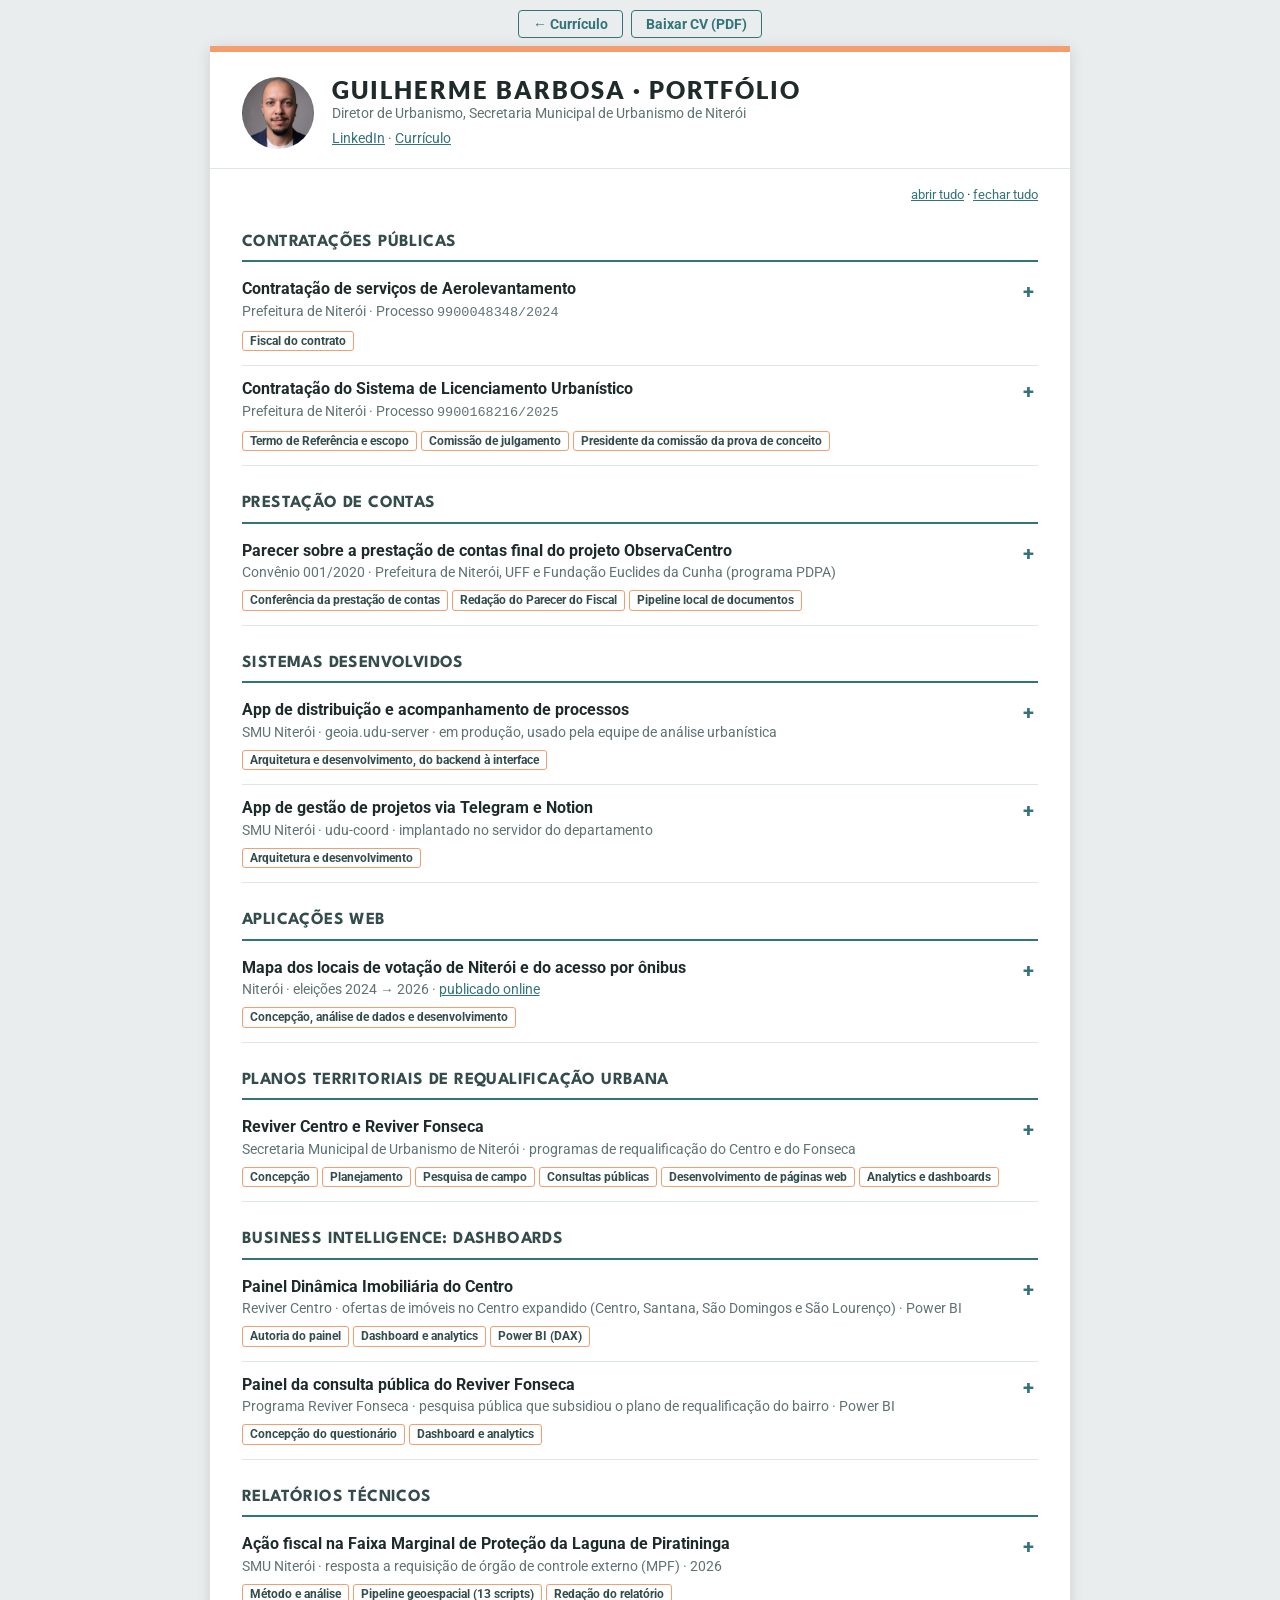
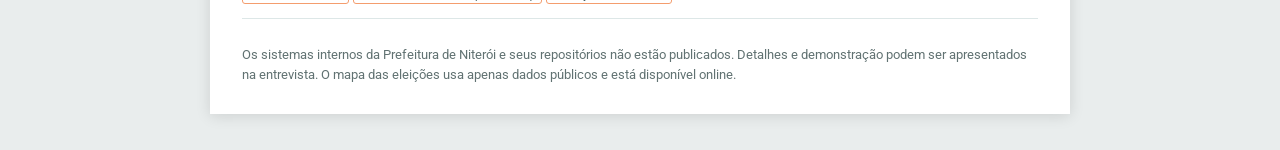
==== commit 5cd08122: "Portfolio: move Relatorios tecnicos to the end" ====
--- a/projetos.html
+++ b/projetos.html
@@ -79,6 +79,10 @@
 .pbi .frame { position:relative; width:100%; aspect-ratio:600/373.5; background:var(--soft); border:1px solid var(--line); border-radius:6px; overflow:hidden; }
 .pbi iframe { position:absolute; inset:0; width:100%; height:100%; border:0; }
 .pbi figcaption { font-size:12.5px; color:var(--mute); margin-top:5px; }
+.shots { display:grid; grid-template-columns:1fr 1fr; gap:10px; margin:12px 0 4px; }
+.shots figure { margin:0; }
+.shots img { display:block; width:100%; height:auto; border-radius:6px; box-shadow:0 1px 6px rgba(0,0,0,.18); }
+.shots figcaption { font-size:12.5px; color:var(--mute); margin-top:5px; }
 .sites { display:flex; flex-wrap:wrap; gap:8px; margin:10px 0 4px; }
 .sites a { display:inline-block; font-weight:700; font-size:14px; text-decoration:none; border:1.5px solid var(--teal); border-radius:4px; padding:6px 14px; }
 .sites a:hover { background:var(--teal); color:#fff; }
@@ -100,7 +104,7 @@
   .facts { gap:10px 18px; }
   .facts > div { min-width:40%; }
   .flow li { gap:9px; }
-  .dv { grid-template-columns:1fr; }
+  .dv, .shots { grid-template-columns:1fr; }
 }
 @media print { html { background:#fff; } .toolbar, .ctl, .vid, .pbi .frame { display:none; } .sheet { box-shadow:none; } details { break-inside:avoid; } }
 </style>
@@ -172,6 +176,203 @@
 
       <p><b>Resultado.</b> O modelo é útil para ler documentos de formato variado; somas, comparações e saldos ficam com o código, onde podem ser verificados; e o parecer se apoia nas páginas dos documentos originais, não na saída do pipeline.</p>
       <p class="tools">Python · OCRmyPDF / Tesseract · Ollama (Qwen 2.5 7B) · SQLite · Excel · python-docx · PyMuPDF</p>
+    </div>
+  </details>
+</section>
+
+<section>
+  <h2>Sistemas desenvolvidos</h2>
+  <details>
+    <summary><h3>App de distribuição e acompanhamento de processos</h3>
+      <span class="meta">SMU Niterói · geoia.udu-server · em produção, usado pela equipe de análise urbanística</span>
+      <div class="roles"><span class="role">Arquitetura e desenvolvimento, do backend à interface</span></div></summary>
+    <div class="body">
+      <p><b>O problema.</b> Ao assumir a direção, os processos chegavam por canais distintos, sem triagem nem responsável definido. A distribuição era manual, ninguém via quantos estavam parados nem há quanto tempo, e o que se aprendia resolvendo um caso difícil ficava só na memória de quem o resolveu. O app organiza esse fluxo de ponta a ponta sobre a base que a equipe já usa, o Portal ArcGIS da Prefeitura.</p>
+      <figure class="vid">
+        <video controls playsinline preload="none" poster="media/app-distribuicao-poster.jpg">
+          <source src="media/app-distribuicao-demo.mp4" type="video/mp4">
+          <a href="media/app-distribuicao-demo.mp4">Assistir à demonstração (MP4)</a>
+        </video>
+        <figcaption>Demonstração de 1min42, com dados fictícios: nenhum processo, pessoa ou arquivo é real.</figcaption>
+      </figure>
+      <div class="facts"><div><b>17</b>analistas no rodízio</div><div><b>5</b>faixas de idade do processo</div><div><b>10 dias</b>limite para “parado”</div><div><b>52</b>bairros oficiais (5 regiões)</div></div>
+
+      <h4 class="fig">Como um processo percorre o sistema</h4>
+      <ol class="flow">
+        <li><span class="n">1</span><div><b>Entrada única</b><span class="in">Portal ArcGIS</span><span class="in">SEI</span><br>
+          Todo processo é registrado no Portal; os que chegam pelo SEI aparecem pré-classificados, aguardando registro.</div></li>
+        <li><span class="n">2</span><div><b>Distribuição por regras</b><span class="m">prévia → revisão → aprovação</span><br>
+          O algoritmo propõe quem recebe cada processo (regra abaixo). A coordenação revisa a prévia antes de qualquer gravação, e cada aplicação pode ser revertida.</div></li>
+        <li><span class="n">3</span><div><b>Fila de cada analista</b>
+          Processos mais antigos e urgentes primeiro. A edição usa vocabulário controlado (bairros e regiões oficiais, logradouros da base pública da Prefeitura), o que acabou com variações de grafia na base.</div></li>
+        <li><span class="n">4</span><div><b>Conclusão registrada</b>
+          Cada conclusão entra no histórico do processo, com tipo, bairro e decisão, e alimenta a produtividade da equipe e a busca por casos parecidos.</div></li>
+        <li><span class="n">5</span><div><b>Painéis de gestão</b>
+          Carga atual, envelhecimento da fila, processos parados com o mesmo analista, tempos medidos por mediana e percentil 90, para que um caso extremo não distorça o retrato; relatório gerencial pronto para PDF.</div></li>
+        <li><span class="n">6</span><div><b>Conhecimento</b><span class="in">espelho do servidor de arquivos</span><br>
+          O servidor de arquivos é espelhado como catálogo pesquisável, e cada acesso fica ligado ao processo em que foi feito: base para recomendar reorganização das pastas, sempre só como sugestão. Dúvidas e incongruências de análise viram tickets; os resolvidos viram lições que o Assistente usa para responder com casos anteriores.</div></li>
+      </ol>
+
+      <h4 class="fig">Regra de distribuição</h4>
+      <svg class="tree" viewBox="0 0 368 308" role="img" aria-label="Regra de distribuição. Fila ordenada: prazo → tipo → idade: urgentes primeiro. Quem pode receber?: especialidade, tipo e ausências do dia. Menor carga ponderada: estagiário conta em dobro. Prévia da distribuição: quem recebe cada processo, e por quê. Aprovação e aplicação: grava no Portal, auditada e reversível">
+        <defs><marker id="ar2" viewBox="0 0 10 10" refX="9" refY="5" markerWidth="6" markerHeight="6" orient="auto"><path d="M0 0L10 5L0 10z" fill="#33747a"/></marker></defs>
+        <g font-family="Roboto, Arial, sans-serif" font-size="13.5">
+          <g class="q"><rect x="1" y="4" width="196" height="44" rx="6"/><text x="99" y="31" text-anchor="middle">Fila ordenada</text></g>
+          <g class="o"><rect x="216" y="4" width="150" height="44" rx="10"/><text class="nt" x="291" y="23" text-anchor="middle">prazo → tipo → idade:</text><text class="nt" x="291" y="39" text-anchor="middle">urgentes primeiro</text></g>
+          <path class="dl" d="M197 26H216"/>
+          <path class="ln" marker-end="url(#ar2)" d="M99 48V66"/>
+          <g class="q"><rect x="1" y="68" width="196" height="44" rx="6"/><text x="99" y="95" text-anchor="middle">Quem pode receber?</text></g>
+          <g class="o"><rect x="216" y="68" width="150" height="44" rx="10"/><text class="nt" x="291" y="87" text-anchor="middle">especialidade, tipo</text><text class="nt" x="291" y="103" text-anchor="middle">e ausências do dia</text></g>
+          <path class="dl" d="M197 90H216"/>
+          <path class="ln" marker-end="url(#ar2)" d="M99 112V130"/>
+          <g class="q"><rect x="1" y="132" width="196" height="44" rx="6"/><text x="99" y="159" text-anchor="middle">Menor carga ponderada</text></g>
+          <g class="o"><rect x="216" y="132" width="150" height="44" rx="10"/><text class="nt" x="291" y="151" text-anchor="middle">estagiário conta</text><text class="nt" x="291" y="167" text-anchor="middle">em dobro</text></g>
+          <path class="dl" d="M197 154H216"/>
+          <path class="ln" marker-end="url(#ar2)" d="M99 176V194"/>
+          <g class="q"><rect x="1" y="196" width="196" height="44" rx="6"/><text x="99" y="223" text-anchor="middle">Prévia da distribuição</text></g>
+          <g class="o"><rect x="216" y="196" width="150" height="44" rx="10"/><text class="nt" x="291" y="215" text-anchor="middle">quem recebe cada</text><text class="nt" x="291" y="231" text-anchor="middle">processo, e por quê</text></g>
+          <path class="dl" d="M197 218H216"/>
+          <path class="ln" marker-end="url(#ar2)" d="M99 240V258"/>
+          <g class="q"><rect x="1" y="260" width="196" height="44" rx="6"/><text x="99" y="287" text-anchor="middle">Aprovação e aplicação</text></g>
+          <g class="o"><rect x="216" y="260" width="150" height="44" rx="10"/><text class="nt" x="291" y="279" text-anchor="middle">grava no Portal,</text><text class="nt" x="291" y="295" text-anchor="middle">auditada e reversível</text></g>
+          <path class="dl" d="M197 282H216"/>
+        </g>
+      </svg>
+      <p class="cap">Prazo do processo, tipo (Localização, depois Logradouro, depois os demais) e idade definem a ordem. Ausentes do dia não recebem processos novos.</p>
+
+      <p class="tools">Python / Flask · Next.js · Firestore · ArcGIS Portal (API Python) · Shapely · Vercel</p>
+    </div>
+  </details>
+  <details>
+    <summary><h3>App de gestão de projetos via Telegram e Notion</h3>
+      <span class="meta">SMU Niterói · udu-coord · implantado no servidor do departamento</span>
+      <div class="roles"><span class="role">Arquitetura e desenvolvimento</span></div></summary>
+    <div class="body">
+      <p><b>O problema.</b> A equipe decide e delega pelo Telegram, e é lá que tarefas, prazos e decisões se perdem no meio da conversa. Pedir que todos mantenham um quadro no Notion à mão não funciona. O app deixa a conversa onde está e transforma a mensagem marcada em registro estruturado: basta acrescentar <code>/notion</code> à frase.</p>
+      <figure class="vid">
+        <video controls playsinline preload="none" poster="media/udu-coord-poster.jpg">
+          <source src="media/udu-coord-demo.mp4" type="video/mp4">
+          <a href="media/udu-coord-demo.mp4">Assistir à demonstração (MP4)</a>
+        </video>
+        <figcaption>Demonstração de 35 s, do Telegram ao quadro Entregas no Notion.</figcaption>
+      </figure>
+
+      <h4 class="fig">Do chat ao quadro do projeto</h4>
+      <ol class="flow">
+        <li><span class="n">1</span><div><b>Mensagem no Telegram</b><span class="in">grupos e tópicos por projeto</span><br>
+          Tarefa, decisão ou marco, escritos como a equipe já escreve: “preparar o render da orla até sexta /notion”.</div></li>
+        <li><span class="n">2</span><div><b>Entrada segura</b>
+          Webhook por túnel Cloudflare até um servidor do departamento (Docker: n8n, serviço de agentes e túnel). O painel de administração fica atrás de autenticação.</div></li>
+        <li><span class="n">3</span><div><b>Classificação</b>
+          Um primeiro agente identifica o tipo de evento e a frente de projeto e encaminha ao agente especialista.</div></li>
+        <li><span class="n">4</span><div><b>Interpretação</b><span class="m">modelo de linguagem + parser de reserva</span><br>
+          O especialista extrai título, responsável, prazo, prioridade e projeto, em JSON validado por esquema. Se o modelo falha ou está fora do ar, parsers determinísticos assumem.</div></li>
+        <li><span class="n">5</span><div><b>Validação</b>
+          Responsável ou prazo ambíguos não viram palpite: a tarefa entra como rascunho a confirmar, e a origem do prazo fica registrada (explícito, inferido, ausente ou a confirmar).</div></li>
+        <li><span class="n">6</span><div><b>Registro no Notion</b>
+          Tarefas, decisões e marcos com link para a mensagem de origem e dependências (“bloqueado por”), que alimentam o cronograma. A confirmação volta como reação na própria mensagem.</div></li>
+        <li><span class="n">7</span><div><b>Acompanhamento</b>
+          Resumo diário às 8h no grupo geral e standup da sprint no canal do projeto, lidos direto do Notion.</div></li>
+      </ol>
+
+      <h4 class="fig">Como o prazo é interpretado</h4>
+      <div class="dv">
+        <div><b>“até 5ª feira”, “fim desta semana”</b><p>Viram data concreta, marcada como <i>prazo inferido</i>, com a frase original guardada.</p></div>
+        <div><b>“o quanto antes”</b><p>Fica sem data e pede confirmação, em vez de inventar um prazo.</p></div>
+        <div><b>“data final”, “encerra”, “em 10 dias”</b><p>Indicam um marco do projeto, não uma tarefa, e vão para a base de marcos.</p></div>
+        <div><b>Responsável ambíguo</b><p>Com dois nomes iguais na equipe, o campo fica em branco para ser completado, em vez de o app adivinhar.</p></div>
+      </div>
+
+      <p class="tools">Python · n8n · Docker · Cloudflare Tunnel · Notion API · Telegram Bot API · Gemini (com fallback determinístico)</p>
+    </div>
+  </details>
+</section>
+
+<section>
+  <h2>Aplicações web</h2>
+  <details>
+    <summary><h3>Mapa dos locais de votação de Niterói e do acesso por ônibus</h3>
+      <span class="meta">Niterói · eleições 2024 → 2026 · <a href="https://mobi-pleito-2026.vercel.app">publicado online</a></span>
+      <div class="roles"><span class="role">Concepção, análise de dados e desenvolvimento</span></div></summary>
+    <div class="body">
+      <p><b>O problema.</b> A cada eleição o TSE reorganiza seções e locais de votação, e o eleitor só descobre onde vota (e como chega lá) na véspera. O mapa compara o cadastro oficial do TSE de 2024 e de 2026 e mostra o que mudou em cada local, com a parada de ônibus mais próxima, as linhas que a atendem e a estação Nitbike mais próxima. Uma folha em formato A0 pode ser impressa para uso em reunião.</p>
+
+      <figure class="vid">
+        <a href="https://mobi-pleito-2026.vercel.app"><img src="media/mobi-pleito-mapa.jpg" alt="Mapa de Niterói com os locais de votação coloridos pela mudança entre 2024 e 2026, as linhas e paradas de ônibus e as estações Nitbike" loading="lazy" style="display:block;width:100%;height:auto;border-radius:6px;box-shadow:0 1px 6px rgba(0,0,0,.18)"></a>
+        <figcaption>Captura do mapa publicado: locais por situação, paradas de ônibus, linhas e estações Nitbike. <a href="https://mobi-pleito-2026.vercel.app">Abrir o mapa interativo</a>.</figcaption>
+      </figure>
+
+      <h4 class="fig">O que o mapa responde</h4>
+      <div class="dv">
+        <div><b>O que mudou no local?</b><p>Cada local recebe uma situação: sem mudança, novas seções, novo local, sucessor de um local que desapareceu, local que absorveu seções ou local que não consta mais no cadastro 2026.</p></div>
+        <div><b>Onde vota a minha seção?</b><p>A busca aceita nome, endereço ou bairro, a zona (<code>zona 72</code>) ou zona e seção juntas (<code>72 15</code>), inclusive para seções de locais que desapareceram.</p></div>
+        <div><b>Como chego de ônibus?</b><p>Ao clicar num local, o mapa mostra só as linhas que o atendem e a parada mais próxima. As estações Nitbike aparecem com a posição informada pelo próprio Nitbike, sem bicicletas disponíveis nem vagas, que mudam o tempo todo.</p></div>
+      </div>
+
+      <p class="cap">Fontes: Cadastro de Locais de Votação do TSE (2024 e 2026); linhas e paradas do MobNit e geocodificação complementar via OpenStreetMap; base cartográfica Esri. O código é mantido em repositório privado; a versão publicada é um único arquivo estático.</p>
+      <p class="tools">Python · pandas · Leaflet · dados geoespaciais · TSE · Vercel</p>
+    </div>
+  </details>
+</section>
+
+<section>
+  <h2>Planos Territoriais de Requalificação Urbana</h2>
+  <details>
+    <summary><h3>Reviver Centro e Reviver Fonseca</h3>
+      <span class="meta">Secretaria Municipal de Urbanismo de Niterói · programas de requalificação do Centro e do Fonseca</span>
+      <div class="roles"><span class="role">Concepção</span><span class="role">Planejamento</span><span class="role">Pesquisa de campo</span><span class="role">Consultas públicas</span><span class="role">Desenvolvimento de páginas web</span><span class="role">Analytics e dashboards</span></div></summary>
+    <div class="body">
+      <p><b>O que são.</b> Os dois programas organizam, por território, as intervenções públicas e os instrumentos de incentivo para requalificar duas centralidades de Niterói: o <b>Centro</b> e o <b>Fonseca</b>, principal centralidade da Região Norte, estruturado pela Alameda São Boaventura. Cada um tem um portal público, que apresenta o território, o mapa das intervenções, os dados e os canais de participação.</p>
+      <p><b>Minha atuação.</b> Da concepção dos planos ao produto final: planejamento, pesquisa de campo, condução das consultas públicas e desenvolvimento das páginas web, com os dados organizados em analytics e dashboards (abaixo).</p>
+      <div class="sites"><a href="https://revivercentro.niteroi.rj.gov.br">Portal do Reviver Centro →</a><a href="https://reviverfonseca.niteroi.rj.gov.br">Portal do Reviver Fonseca →</a></div>
+      <div class="shots">
+        <figure><a href="https://revivercentro.niteroi.rj.gov.br"><img src="media/reviver-centro.jpg" alt="Página inicial do portal Reviver Centro: “Pavimentando o caminho para o futuro do Centro”" loading="lazy"></a><figcaption>Portal do Reviver Centro (página inicial).</figcaption></figure>
+        <figure><a href="https://reviverfonseca.niteroi.rj.gov.br"><img src="media/reviver-fonseca.jpg" alt="Página inicial do portal Reviver Fonseca: requalificar a principal centralidade da Região Norte de Niterói" loading="lazy"></a><figcaption>Portal do Reviver Fonseca (página inicial).</figcaption></figure>
+      </div>
+      <h4 class="fig">O que cada portal reúne</h4>
+      <div class="dv">
+        <div><b>Reviver Centro</b><p>Contexto e investimentos, mapa das intervenções, habitação e economia, acesso à moradia, plano de oportunidades e participação pública, com acesso aos dashboards do Gêmeo Digital.</p></div>
+        <div><b>Reviver Fonseca</b><p>Mapa do programa, obras em andamento e projetos em estudo, visão integrada do território e participação pública. Os projetos em estudo passam por consulta pública antes de virarem projeto.</p></div>
+      </div>
+      <p class="tools">Pesquisa de campo · consulta pública · desenvolvimento web · mapas · Power BI</p>
+    </div>
+  </details>
+</section>
+
+<section>
+  <h2>Business Intelligence: dashboards</h2>
+  <details>
+    <summary><h3>Painel Dinâmica Imobiliária do Centro</h3>
+      <span class="meta">Reviver Centro · ofertas de imóveis no Centro expandido (Centro, Santana, São Domingos e São Lourenço) · Power BI</span>
+      <div class="roles"><span class="role">Autoria do painel</span><span class="role">Dashboard e analytics</span><span class="role">Power BI (DAX)</span></div></summary>
+    <div class="body">
+      <p><b>A pergunta.</b> Como se move o mercado imobiliário do Centro, mês a mês? O painel mostra a quantidade de ofertas, o valor e a área médios e o preço médio do m² por tipologia, com filtros por tipo de busca, finalidade, tipologia, logradouro e mês, e a distribuição das ofertas por faixa de valor.</p>
+      <figure class="pbi">
+        <div class="frame"><iframe title="Painel Dinâmica Imobiliária do Centro (agosto)" src="https://app.powerbi.com/view?r=eyJrIjoiZWMxZmUzZDYtN2E2Yy00ZDUyLWE3M2QtMWZiNTJmNjcyMWY5IiwidCI6ImRiM2MxYzY5LWUyOGMtNDNkNy04ZTFhLTk1ODNlOWU5OGE1MSJ9" loading="lazy" allowfullscreen="true"></iframe></div>
+        <figcaption>Painel interativo (Power BI). <a href="https://app.powerbi.com/view?r=eyJrIjoiZWMxZmUzZDYtN2E2Yy00ZDUyLWE3M2QtMWZiNTJmNjcyMWY5IiwidCI6ImRiM2MxYzY5LWUyOGMtNDNkNy04ZTFhLTk1ODNlOWU5OGE1MSJ9">Abrir em tela cheia</a>, recomendado no celular.</figcaption>
+      </figure>
+      <h4 class="fig">Como os números são feitos</h4>
+      <div class="dv">
+        <div><b>Estoque, não lançamentos</b><p>Cada base mensal é uma foto dos anúncios ativos no mês. Um imóvel continua contado enquanto estiver anunciado.</p></div>
+        <div><b>Anúncios duplicados</b><p>O mesmo imóvel em mais de um portal vira uma só oferta, quando bairro, logradouro, tipologia, quartos, vagas e área (±5%) coincidem.</p></div>
+        <div><b>Anúncios descartados</b><p>Área privativa abaixo de 12 m² (exceto garagem) e preços por m² fora de mediana ± 3 desvios-padrão do segmento.</p></div>
+        <div><b>Preço do m²</b><p>Média simples do preço por m² dos anúncios que sobram, não a razão entre a soma dos valores e a das áreas.</p></div>
+      </div>
+      <p class="cap">Série mensal de janeiro de 2025 a agosto de 2026. Fonte dos dados brutos: bases mensais de ofertas obtidas via SECOVI.</p>
+      <p class="tools">Power BI · DAX · Power Query · Python · Excel</p>
+    </div>
+  </details>
+  <details>
+    <summary><h3>Painel da consulta pública do Reviver Fonseca</h3>
+      <span class="meta">Programa Reviver Fonseca · pesquisa pública que subsidiou o plano de requalificação do bairro · Power BI</span>
+      <div class="roles"><span class="role">Concepção do questionário</span><span class="role">Dashboard e analytics</span></div></summary>
+    <div class="body">
+      <p>Dados da pesquisa pública que subsidiou o plano de requalificação do bairro do Fonseca (Programa Reviver Fonseca). Concebi o questionário aplicado à população e organizei as respostas neste painel interativo, que qualquer pessoa pode explorar.</p>
+      <figure class="pbi">
+        <div class="frame"><iframe title="Painel da consulta pública do Reviver Fonseca" src="https://app.powerbi.com/view?r=eyJrIjoiYjQzOWMyOGMtZmE1MC00MGFkLWFmNTYtODNiZjFmMThhMzFjIiwidCI6ImRiM2MxYzY5LWUyOGMtNDNkNy04ZTFhLTk1ODNlOWU5OGE1MSJ9" loading="lazy" allowfullscreen="true"></iframe></div>
+        <figcaption>Painel interativo (Power BI). <a href="https://app.powerbi.com/view?r=eyJrIjoiYjQzOWMyOGMtZmE1MC00MGFkLWFmNTYtODNiZjFmMThhMzFjIiwidCI6ImRiM2MxYzY5LWUyOGMtNDNkNy04ZTFhLTk1ODNlOWU5OGE1MSJ9">Abrir em tela cheia</a>, recomendado no celular.</figcaption>
+      </figure>
+      <p class="tools">Power BI · questionário · consulta pública · analytics</p>
     </div>
   </details>
 </section>
@@ -239,199 +440,6 @@
   </details>
 </section>
 
-<section>
-  <h2>Sistemas desenvolvidos</h2>
-  <details>
-    <summary><h3>App de distribuição e acompanhamento de processos</h3>
-      <span class="meta">SMU Niterói · geoia.udu-server · em produção, usado pela equipe de análise urbanística</span>
-      <div class="roles"><span class="role">Arquitetura e desenvolvimento, do backend à interface</span></div></summary>
-    <div class="body">
-      <p><b>O problema.</b> Ao assumir a direção, os processos chegavam por canais distintos, sem triagem nem responsável definido. A distribuição era manual, ninguém via quantos estavam parados nem há quanto tempo, e o que se aprendia resolvendo um caso difícil ficava só na memória de quem o resolveu. O app organiza esse fluxo de ponta a ponta sobre a base que a equipe já usa, o Portal ArcGIS da Prefeitura.</p>
-      <figure class="vid">
-        <video controls playsinline preload="none" poster="media/app-distribuicao-poster.jpg">
-          <source src="media/app-distribuicao-demo.mp4" type="video/mp4">
-          <a href="media/app-distribuicao-demo.mp4">Assistir à demonstração (MP4)</a>
-        </video>
-        <figcaption>Demonstração de 1min42, com dados fictícios: nenhum processo, pessoa ou arquivo é real.</figcaption>
-      </figure>
-      <div class="facts"><div><b>17</b>analistas no rodízio</div><div><b>5</b>faixas de idade do processo</div><div><b>10 dias</b>limite para “parado”</div><div><b>52</b>bairros oficiais (5 regiões)</div></div>
-
-      <h4 class="fig">Como um processo percorre o sistema</h4>
-      <ol class="flow">
-        <li><span class="n">1</span><div><b>Entrada única</b><span class="in">Portal ArcGIS</span><span class="in">SEI</span><br>
-          Todo processo é registrado no Portal; os que chegam pelo SEI aparecem pré-classificados, aguardando registro.</div></li>
-        <li><span class="n">2</span><div><b>Distribuição por regras</b><span class="m">prévia → revisão → aprovação</span><br>
-          O algoritmo propõe quem recebe cada processo (regra abaixo). A coordenação revisa a prévia antes de qualquer gravação, e cada aplicação pode ser revertida.</div></li>
-        <li><span class="n">3</span><div><b>Fila de cada analista</b>
-          Processos mais antigos e urgentes primeiro. A edição usa vocabulário controlado (bairros e regiões oficiais, logradouros da base pública da Prefeitura), o que acabou com variações de grafia na base.</div></li>
-        <li><span class="n">4</span><div><b>Conclusão registrada</b>
-          Cada conclusão entra no histórico do processo, com tipo, bairro e decisão, e alimenta a produtividade da equipe e a busca por casos parecidos.</div></li>
-        <li><span class="n">5</span><div><b>Painéis de gestão</b>
-          Carga atual, envelhecimento da fila, processos parados com o mesmo analista, tempos medidos por mediana e percentil 90, para que um caso extremo não distorça o retrato; relatório gerencial pronto para PDF.</div></li>
-        <li><span class="n">6</span><div><b>Conhecimento</b><span class="in">espelho do servidor de arquivos</span><br>
-          O servidor de arquivos é espelhado como catálogo pesquisável, e cada acesso fica ligado ao processo em que foi feito: base para recomendar reorganização das pastas, sempre só como sugestão. Dúvidas e incongruências de análise viram tickets; os resolvidos viram lições que o Assistente usa para responder com casos anteriores.</div></li>
-      </ol>
-
-      <h4 class="fig">Regra de distribuição</h4>
-      <svg class="tree" viewBox="0 0 368 308" role="img" aria-label="Regra de distribuição. Fila ordenada: prazo → tipo → idade: urgentes primeiro. Quem pode receber?: especialidade, tipo e ausências do dia. Menor carga ponderada: estagiário conta em dobro. Prévia da distribuição: quem recebe cada processo, e por quê. Aprovação e aplicação: grava no Portal, auditada e reversível">
-        <defs><marker id="ar2" viewBox="0 0 10 10" refX="9" refY="5" markerWidth="6" markerHeight="6" orient="auto"><path d="M0 0L10 5L0 10z" fill="#33747a"/></marker></defs>
-        <g font-family="Roboto, Arial, sans-serif" font-size="13.5">
-          <g class="q"><rect x="1" y="4" width="196" height="44" rx="6"/><text x="99" y="31" text-anchor="middle">Fila ordenada</text></g>
-          <g class="o"><rect x="216" y="4" width="150" height="44" rx="10"/><text class="nt" x="291" y="23" text-anchor="middle">prazo → tipo → idade:</text><text class="nt" x="291" y="39" text-anchor="middle">urgentes primeiro</text></g>
-          <path class="dl" d="M197 26H216"/>
-          <path class="ln" marker-end="url(#ar2)" d="M99 48V66"/>
-          <g class="q"><rect x="1" y="68" width="196" height="44" rx="6"/><text x="99" y="95" text-anchor="middle">Quem pode receber?</text></g>
-          <g class="o"><rect x="216" y="68" width="150" height="44" rx="10"/><text class="nt" x="291" y="87" text-anchor="middle">especialidade, tipo</text><text class="nt" x="291" y="103" text-anchor="middle">e ausências do dia</text></g>
-          <path class="dl" d="M197 90H216"/>
-          <path class="ln" marker-end="url(#ar2)" d="M99 112V130"/>
-          <g class="q"><rect x="1" y="132" width="196" height="44" rx="6"/><text x="99" y="159" text-anchor="middle">Menor carga ponderada</text></g>
-          <g class="o"><rect x="216" y="132" width="150" height="44" rx="10"/><text class="nt" x="291" y="151" text-anchor="middle">estagiário conta</text><text class="nt" x="291" y="167" text-anchor="middle">em dobro</text></g>
-          <path class="dl" d="M197 154H216"/>
-          <path class="ln" marker-end="url(#ar2)" d="M99 176V194"/>
-          <g class="q"><rect x="1" y="196" width="196" height="44" rx="6"/><text x="99" y="223" text-anchor="middle">Prévia da distribuição</text></g>
-          <g class="o"><rect x="216" y="196" width="150" height="44" rx="10"/><text class="nt" x="291" y="215" text-anchor="middle">quem recebe cada</text><text class="nt" x="291" y="231" text-anchor="middle">processo, e por quê</text></g>
-          <path class="dl" d="M197 218H216"/>
-          <path class="ln" marker-end="url(#ar2)" d="M99 240V258"/>
-          <g class="q"><rect x="1" y="260" width="196" height="44" rx="6"/><text x="99" y="287" text-anchor="middle">Aprovação e aplicação</text></g>
-          <g class="o"><rect x="216" y="260" width="150" height="44" rx="10"/><text class="nt" x="291" y="279" text-anchor="middle">grava no Portal,</text><text class="nt" x="291" y="295" text-anchor="middle">auditada e reversível</text></g>
-          <path class="dl" d="M197 282H216"/>
-        </g>
-      </svg>
-      <p class="cap">Prazo do processo, tipo (Localização, depois Logradouro, depois os demais) e idade definem a ordem. Ausentes do dia não recebem processos novos.</p>
-
-      <p class="tools">Python / Flask · Next.js · Firestore · ArcGIS Portal (API Python) · Shapely · Vercel</p>
-    </div>
-  </details>
-  <details>
-    <summary><h3>App de gestão de projetos via Telegram e Notion</h3>
-      <span class="meta">SMU Niterói · udu-coord · implantado no servidor do departamento</span>
-      <div class="roles"><span class="role">Arquitetura e desenvolvimento</span></div></summary>
-    <div class="body">
-      <p><b>O problema.</b> A equipe decide e delega pelo Telegram, e é lá que tarefas, prazos e decisões se perdem no meio da conversa. Pedir que todos mantenham um quadro no Notion à mão não funciona. O app deixa a conversa onde está e transforma a mensagem marcada em registro estruturado: basta acrescentar <code>/notion</code> à frase.</p>
-      <figure class="vid">
-        <video controls playsinline preload="none" poster="media/udu-coord-poster.jpg">
-          <source src="media/udu-coord-demo.mp4" type="video/mp4">
-          <a href="media/udu-coord-demo.mp4">Assistir à demonstração (MP4)</a>
-        </video>
-        <figcaption>Demonstração de 35 s, do Telegram ao quadro Entregas no Notion.</figcaption>
-      </figure>
-
-      <h4 class="fig">Do chat ao quadro do projeto</h4>
-      <ol class="flow">
-        <li><span class="n">1</span><div><b>Mensagem no Telegram</b><span class="in">grupos e tópicos por projeto</span><br>
-          Tarefa, decisão ou marco, escritos como a equipe já escreve: “preparar o render da orla até sexta /notion”.</div></li>
-        <li><span class="n">2</span><div><b>Entrada segura</b>
-          Webhook por túnel Cloudflare até um servidor do departamento (Docker: n8n, serviço de agentes e túnel). O painel de administração fica atrás de autenticação.</div></li>
-        <li><span class="n">3</span><div><b>Classificação</b>
-          Um primeiro agente identifica o tipo de evento e a frente de projeto e encaminha ao agente especialista.</div></li>
-        <li><span class="n">4</span><div><b>Interpretação</b><span class="m">modelo de linguagem + parser de reserva</span><br>
-          O especialista extrai título, responsável, prazo, prioridade e projeto, em JSON validado por esquema. Se o modelo falha ou está fora do ar, parsers determinísticos assumem.</div></li>
-        <li><span class="n">5</span><div><b>Validação</b>
-          Responsável ou prazo ambíguos não viram palpite: a tarefa entra como rascunho a confirmar, e a origem do prazo fica registrada (explícito, inferido, ausente ou a confirmar).</div></li>
-        <li><span class="n">6</span><div><b>Registro no Notion</b>
-          Tarefas, decisões e marcos com link para a mensagem de origem e dependências (“bloqueado por”), que alimentam o cronograma. A confirmação volta como reação na própria mensagem.</div></li>
-        <li><span class="n">7</span><div><b>Acompanhamento</b>
-          Resumo diário às 8h no grupo geral e standup da sprint no canal do projeto, lidos direto do Notion.</div></li>
-      </ol>
-
-      <h4 class="fig">Como o prazo é interpretado</h4>
-      <div class="dv">
-        <div><b>“até 5ª feira”, “fim desta semana”</b><p>Viram data concreta, marcada como <i>prazo inferido</i>, com a frase original guardada.</p></div>
-        <div><b>“o quanto antes”</b><p>Fica sem data e pede confirmação, em vez de inventar um prazo.</p></div>
-        <div><b>“data final”, “encerra”, “em 10 dias”</b><p>Indicam um marco do projeto, não uma tarefa, e vão para a base de marcos.</p></div>
-        <div><b>Responsável ambíguo</b><p>Com dois nomes iguais na equipe, o campo fica em branco para ser completado, em vez de o app adivinhar.</p></div>
-      </div>
-
-      <p class="tools">Python · n8n · Docker · Cloudflare Tunnel · Notion API · Telegram Bot API · Gemini (com fallback determinístico)</p>
-    </div>
-  </details>
-</section>
-
-<section>
-  <h2>Aplicações web</h2>
-  <details>
-    <summary><h3>Mapa dos locais de votação de Niterói e do acesso por ônibus</h3>
-      <span class="meta">Niterói · eleições 2024 → 2026 · <a href="https://mobi-pleito-2026.vercel.app">publicado online</a></span>
-      <div class="roles"><span class="role">Concepção, análise de dados e desenvolvimento</span></div></summary>
-    <div class="body">
-      <p><b>O problema.</b> A cada eleição o TSE reorganiza seções e locais de votação, e o eleitor só descobre onde vota (e como chega lá) na véspera. O mapa compara o cadastro oficial do TSE de 2024 e de 2026 e mostra o que mudou em cada local, com a parada de ônibus mais próxima, as linhas que a atendem e a estação Nitbike mais próxima. Uma folha em formato A0 pode ser impressa para uso em reunião.</p>
-
-      <figure class="vid">
-        <a href="https://mobi-pleito-2026.vercel.app"><img src="media/mobi-pleito-mapa.jpg" alt="Mapa de Niterói com os locais de votação coloridos pela mudança entre 2024 e 2026, as linhas e paradas de ônibus e as estações Nitbike" loading="lazy" style="display:block;width:100%;height:auto;border-radius:6px;box-shadow:0 1px 6px rgba(0,0,0,.18)"></a>
-        <figcaption>Captura do mapa publicado: locais por situação, paradas de ônibus, linhas e estações Nitbike. <a href="https://mobi-pleito-2026.vercel.app">Abrir o mapa interativo</a>.</figcaption>
-      </figure>
-
-      <h4 class="fig">O que o mapa responde</h4>
-      <div class="dv">
-        <div><b>O que mudou no local?</b><p>Cada local recebe uma situação: sem mudança, novas seções, novo local, sucessor de um local que desapareceu, local que absorveu seções ou local que não consta mais no cadastro 2026.</p></div>
-        <div><b>Onde vota a minha seção?</b><p>A busca aceita nome, endereço ou bairro, a zona (<code>zona 72</code>) ou zona e seção juntas (<code>72 15</code>), inclusive para seções de locais que desapareceram.</p></div>
-        <div><b>Como chego de ônibus?</b><p>Ao clicar num local, o mapa mostra só as linhas que o atendem e a parada mais próxima. As estações Nitbike aparecem com a posição informada pelo próprio Nitbike, sem bicicletas disponíveis nem vagas, que mudam o tempo todo.</p></div>
-      </div>
-
-      <p class="cap">Fontes: Cadastro de Locais de Votação do TSE (2024 e 2026); linhas e paradas do MobNit e geocodificação complementar via OpenStreetMap; base cartográfica Esri. O código é mantido em repositório privado; a versão publicada é um único arquivo estático.</p>
-      <p class="tools">Python · pandas · Leaflet · dados geoespaciais · TSE · Vercel</p>
-    </div>
-  </details>
-</section>
-
-<section>
-  <h2>Planos Territoriais de Requalificação Urbana</h2>
-  <details>
-    <summary><h3>Reviver Centro e Reviver Fonseca</h3>
-      <span class="meta">Secretaria Municipal de Urbanismo de Niterói · programas de requalificação do Centro e do Fonseca</span>
-      <div class="roles"><span class="role">Concepção</span><span class="role">Planejamento</span><span class="role">Pesquisa de campo</span><span class="role">Consultas públicas</span><span class="role">Desenvolvimento de páginas web</span><span class="role">Analytics e dashboards</span></div></summary>
-    <div class="body">
-      <p><b>O que são.</b> Os dois programas organizam, por território, as intervenções públicas e os instrumentos de incentivo para requalificar duas centralidades de Niterói: o <b>Centro</b> e o <b>Fonseca</b>, principal centralidade da Região Norte, estruturado pela Alameda São Boaventura. Cada um tem um portal público, que apresenta o território, o mapa das intervenções, os dados e os canais de participação.</p>
-      <p><b>Minha atuação.</b> Da concepção dos planos ao ar: planejamento, pesquisa de campo, condução das consultas públicas e desenvolvimento das páginas web, com os dados organizados em analytics e dashboards (abaixo).</p>
-      <div class="sites"><a href="https://revivercentro.niteroi.rj.gov.br">Portal do Reviver Centro →</a><a href="https://reviverfonseca.niteroi.rj.gov.br">Portal do Reviver Fonseca →</a></div>
-      <h4 class="fig">O que cada portal reúne</h4>
-      <div class="dv">
-        <div><b>Reviver Centro</b><p>Contexto e investimentos, mapa das intervenções, habitação e economia, acesso à moradia, plano de oportunidades e participação pública, com acesso aos dashboards do Gêmeo Digital.</p></div>
-        <div><b>Reviver Fonseca</b><p>Mapa do programa, obras em andamento e projetos em estudo, visão integrada do território e participação pública. Os projetos em estudo passam por consulta pública antes de virarem projeto.</p></div>
-      </div>
-      <p class="tools">Pesquisa de campo · consulta pública · desenvolvimento web · mapas · Power BI</p>
-    </div>
-  </details>
-</section>
-
-<section>
-  <h2>Business Intelligence: dashboards</h2>
-  <details>
-    <summary><h3>Painel Dinâmica Imobiliária do Centro</h3>
-      <span class="meta">Reviver Centro · ofertas de imóveis no Centro expandido (Centro, Santana, São Domingos e São Lourenço) · Power BI</span>
-      <div class="roles"><span class="role">Autoria do painel</span><span class="role">Dashboard e analytics</span><span class="role">Power BI (DAX)</span></div></summary>
-    <div class="body">
-      <p><b>A pergunta.</b> Como se move o mercado imobiliário do Centro, mês a mês? O painel mostra a quantidade de ofertas, o valor e a área médios e o preço médio do m² por tipologia, com filtros por tipo de busca, finalidade, tipologia, logradouro e mês, e a distribuição das ofertas por faixa de valor.</p>
-      <figure class="pbi">
-        <div class="frame"><iframe title="Painel Dinâmica Imobiliária do Centro (agosto)" src="https://app.powerbi.com/view?r=eyJrIjoiZWMxZmUzZDYtN2E2Yy00ZDUyLWE3M2QtMWZiNTJmNjcyMWY5IiwidCI6ImRiM2MxYzY5LWUyOGMtNDNkNy04ZTFhLTk1ODNlOWU5OGE1MSJ9" loading="lazy" allowfullscreen="true"></iframe></div>
-        <figcaption>Painel interativo (Power BI). <a href="https://app.powerbi.com/view?r=eyJrIjoiZWMxZmUzZDYtN2E2Yy00ZDUyLWE3M2QtMWZiNTJmNjcyMWY5IiwidCI6ImRiM2MxYzY5LWUyOGMtNDNkNy04ZTFhLTk1ODNlOWU5OGE1MSJ9">Abrir em tela cheia</a>, recomendado no celular.</figcaption>
-      </figure>
-      <h4 class="fig">Como os números são feitos</h4>
-      <div class="dv">
-        <div><b>Estoque, não lançamentos</b><p>Cada base mensal é uma foto dos anúncios ativos no mês. Um imóvel continua contado enquanto estiver anunciado.</p></div>
-        <div><b>Anúncios duplicados</b><p>O mesmo imóvel em mais de um portal vira uma só oferta, quando bairro, logradouro, tipologia, quartos, vagas e área (±5%) coincidem.</p></div>
-        <div><b>Anúncios descartados</b><p>Área privativa abaixo de 12 m² (exceto garagem) e preços por m² fora de mediana ± 3 desvios-padrão do segmento.</p></div>
-        <div><b>Preço do m²</b><p>Média simples do preço por m² dos anúncios que sobram, não a razão entre a soma dos valores e a das áreas.</p></div>
-      </div>
-      <p class="cap">Série mensal de janeiro de 2025 a agosto de 2026. Fonte dos dados brutos: bases mensais de ofertas obtidas via SECOVI.</p>
-      <p class="tools">Power BI · DAX · Power Query · Python · Excel</p>
-    </div>
-  </details>
-  <details>
-    <summary><h3>Painel da consulta pública do Reviver Fonseca</h3>
-      <span class="meta">Programa Reviver Fonseca · pesquisa pública que subsidiou o plano de requalificação do bairro · Power BI</span>
-      <div class="roles"><span class="role">Concepção do questionário</span><span class="role">Dashboard e analytics</span></div></summary>
-    <div class="body">
-      <p>Dados da pesquisa pública que subsidiou o plano de requalificação do bairro do Fonseca (Programa Reviver Fonseca). Concebi o questionário aplicado à população e organizei as respostas neste painel interativo, que qualquer pessoa pode explorar.</p>
-      <figure class="pbi">
-        <div class="frame"><iframe title="Painel da consulta pública do Reviver Fonseca" src="https://app.powerbi.com/view?r=eyJrIjoiYjQzOWMyOGMtZmE1MC00MGFkLWFmNTYtODNiZjFmMThhMzFjIiwidCI6ImRiM2MxYzY5LWUyOGMtNDNkNy04ZTFhLTk1ODNlOWU5OGE1MSJ9" loading="lazy" allowfullscreen="true"></iframe></div>
-        <figcaption>Painel interativo (Power BI). <a href="https://app.powerbi.com/view?r=eyJrIjoiYjQzOWMyOGMtZmE1MC00MGFkLWFmNTYtODNiZjFmMThhMzFjIiwidCI6ImRiM2MxYzY5LWUyOGMtNDNkNy04ZTFhLTk1ODNlOWU5OGE1MSJ9">Abrir em tela cheia</a>, recomendado no celular.</figcaption>
-      </figure>
-      <p class="tools">Power BI · questionário · consulta pública · analytics</p>
-    </div>
-  </details>
-</section>
-
 <p class="note">Os sistemas internos da Prefeitura de Niterói e seus repositórios não estão publicados. Detalhes e demonstração podem ser apresentados na entrevista. O mapa das eleições usa apenas dados públicos e está disponível online.</p>
 </main>
 </div>
